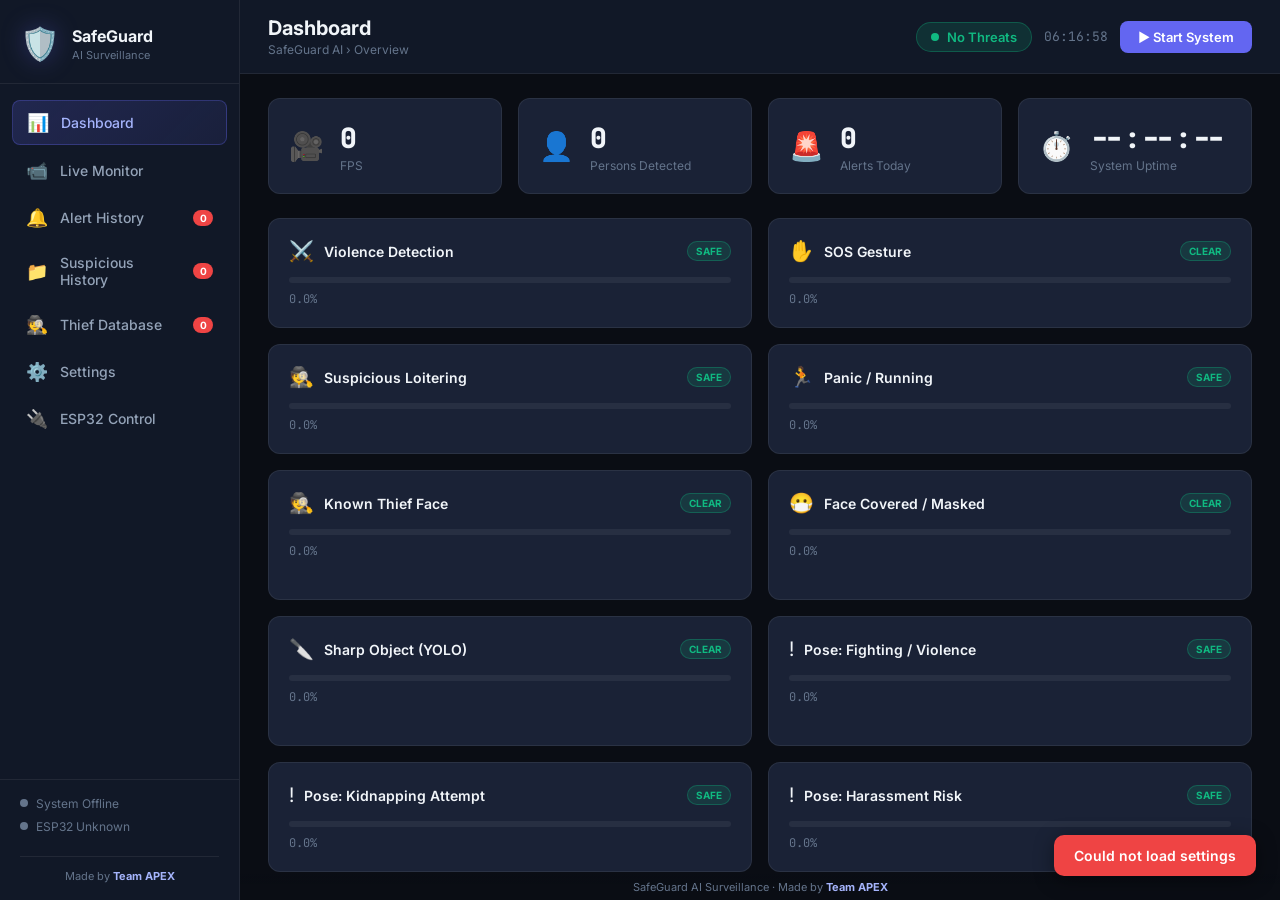
==== web_dashboard/index.html @ a8043290 "Initial commit" ====
<!DOCTYPE html>
<html lang="en">
<head>
<meta charset="UTF-8"/>
<meta name="viewport" content="width=device-width, initial-scale=1.0"/>
<title>SafeGuard AI – Smart Surveillance Dashboard</title>
<meta name="description" content="AI-powered women & child safety surveillance system with real-time threat detection"/>
<link rel="preconnect" href="https://fonts.googleapis.com"/>
<link href="https://fonts.googleapis.com/css2?family=Inter:wght@300;400;500;600;700;800&family=JetBrains+Mono:wght@400;600&display=swap" rel="stylesheet"/>
<link rel="stylesheet" href="css/style.css"/>
</head>
<body>

<!-- ── SIDEBAR ─────────────────────────────────────────────────────────── -->
<aside class="sidebar" id="sidebar">
  <div class="sidebar-logo">
    <div class="logo-icon">🛡️</div>
    <div class="logo-text">
      <span class="logo-title">SafeGuard</span>
      <span class="logo-sub">AI Surveillance</span>
    </div>
  </div>

  <nav class="sidebar-nav">
    <a class="nav-item active" data-page="dashboard" href="#" id="nav-dashboard">
      <span class="nav-icon">📊</span><span>Dashboard</span>
    </a>
    <a class="nav-item" data-page="live" href="#" id="nav-live">
      <span class="nav-icon">📹</span><span>Live Monitor</span>
    </a>
    <a class="nav-item" data-page="alerts" href="#" id="nav-alerts">
      <span class="nav-icon">🔔</span><span>Alert History</span>
      <span class="nav-badge" id="alert-badge">0</span>
    </a>
    <a class="nav-item" data-page="history" href="#" id="nav-history">
      <span class="nav-icon">📁</span><span>Suspicious History</span>
      <span class="nav-badge" id="history-badge">0</span>
    </a>
    <a class="nav-item" data-page="thieves" href="#" id="nav-thieves">
      <span class="nav-icon">🕵️</span><span>Thief Database</span>
      <span class="nav-badge" id="thief-badge">0</span>
    </a>
    <a class="nav-item" data-page="settings" href="#" id="nav-settings">
      <span class="nav-icon">⚙️</span><span>Settings</span>
    </a>
    <a class="nav-item" data-page="esp32" href="#" id="nav-esp32">
      <span class="nav-icon">🔌</span><span>ESP32 Control</span>
    </a>
  </nav>

  <div class="sidebar-status">
    <div class="status-row">
      <span class="status-dot" id="sys-dot"></span>
      <span id="sys-label">System Offline</span>
    </div>
    <div class="status-row">
      <span class="status-dot" id="esp-dot"></span>
      <span id="esp-label">ESP32 Unknown</span>
    </div>
    <div class="team-credit">Made by <strong>Team APEX</strong></div>
  </div>
</aside>

<!-- ── MAIN CONTENT ───────────────────────────────────────────────────── -->
<main class="main-content">

  <!-- TOP BAR -->
  <header class="topbar">
    <div class="topbar-left">
      <h1 class="page-title" id="page-title">Dashboard</h1>
      <span class="breadcrumb">SafeGuard AI › Overview</span>
    </div>
    <div class="topbar-right">
      <div class="threat-pill" id="threat-pill">
        <span class="pulse-dot"></span>
        <span id="threat-text">No Threats</span>
      </div>
      <div class="time-display" id="clock"></div>
      <button class="btn btn-primary" id="start-btn">▶ Start System</button>
      <button class="btn btn-danger hidden" id="stop-btn">⏹ Stop</button>
    </div>
  </header>

  <!-- ── PAGE: DASHBOARD ────────────────────────────────────────────────── -->
  <section class="page active" id="page-dashboard">

    <!-- Stat Cards -->
    <div class="stats-grid">
      <div class="stat-card" id="card-fps">
        <div class="stat-icon">🎥</div>
        <div class="stat-body">
          <div class="stat-value" id="stat-fps">0</div>
          <div class="stat-label">FPS</div>
        </div>
        <div class="stat-ring fps-ring"></div>
      </div>
      <div class="stat-card" id="card-persons">
        <div class="stat-icon">👤</div>
        <div class="stat-body">
          <div class="stat-value" id="stat-persons">0</div>
          <div class="stat-label">Persons Detected</div>
        </div>
      </div>
      <div class="stat-card" id="card-alerts">
        <div class="stat-icon">🚨</div>
        <div class="stat-body">
          <div class="stat-value" id="stat-alerts">0</div>
          <div class="stat-label">Alerts Today</div>
        </div>
      </div>
      <div class="stat-card" id="card-uptime">
        <div class="stat-icon">⏱️</div>
        <div class="stat-body">
          <div class="stat-value" id="stat-uptime">--:--:--</div>
          <div class="stat-label">System Uptime</div>
        </div>
      </div>
    </div>

    <!-- Detection Panels -->
    <div class="detection-grid">
      <div class="detect-card" id="dc-violence">
        <div class="detect-header">
          <span class="detect-icon">⚔️</span>
          <span class="detect-title">Violence Detection</span>
          <span class="detect-badge safe" id="badge-violence">SAFE</span>
        </div>
        <div class="detect-bar-wrap">
          <div class="detect-bar" id="bar-violence"></div>
        </div>
        <div class="detect-score" id="score-violence">0.0%</div>
      </div>

      <div class="detect-card" id="dc-gesture">
        <div class="detect-header">
          <span class="detect-icon">✋</span>
          <span class="detect-title">SOS Gesture</span>
          <span class="detect-badge safe" id="badge-gesture">CLEAR</span>
        </div>
        <div class="detect-bar-wrap">
          <div class="detect-bar" id="bar-gesture"></div>
        </div>
        <div class="detect-score" id="score-gesture">0.0%</div>
      </div>

      <div class="detect-card" id="dc-loiter">
        <div class="detect-header">
          <span class="detect-icon">🕵️</span>
          <span class="detect-title">Suspicious Loitering</span>
          <span class="detect-badge safe" id="badge-loiter">SAFE</span>
        </div>
        <div class="detect-bar-wrap">
          <div class="detect-bar" id="bar-loiter"></div>
        </div>
        <div class="detect-score" id="score-loiter">0.0%</div>
      </div>

      <div class="detect-card" id="dc-panic">
        <div class="detect-header">
          <span class="detect-icon">🏃</span>
          <span class="detect-title">Panic / Running</span>
          <span class="detect-badge safe" id="badge-panic">SAFE</span>
        </div>
        <div class="detect-bar-wrap">
          <div class="detect-bar" id="bar-panic"></div>
        </div>
        <div class="detect-score" id="score-panic">0.0%</div>
      </div>

      <div class="detect-card" id="dc-thief">
        <div class="detect-header">
          <span class="detect-icon">🕵️</span>
          <span class="detect-title">Known Thief Face</span>
          <span class="detect-badge safe" id="badge-thief">CLEAR</span>
        </div>
        <div class="detect-bar-wrap"><div class="detect-bar" id="bar-thief"></div></div>
        <div class="detect-score" id="score-thief">0.0%</div>
        <div class="detect-sub" id="thief-match-name"></div>
      </div>

      <div class="detect-card" id="dc-facecover">
        <div class="detect-header">
          <span class="detect-icon">😷</span>
          <span class="detect-title">Face Covered / Masked</span>
          <span class="detect-badge safe" id="badge-facecover">CLEAR</span>
        </div>
        <div class="detect-bar-wrap"><div class="detect-bar" id="bar-facecover"></div></div>
        <div class="detect-score" id="score-facecover">0.0%</div>
      </div>

      <div class="detect-card" id="dc-sharp">
        <div class="detect-header">
          <span class="detect-icon">🔪</span>
          <span class="detect-title">Sharp Object (YOLO)</span>
          <span class="detect-badge safe" id="badge-sharp">CLEAR</span>
        </div>
        <div class="detect-bar-wrap"><div class="detect-bar" id="bar-sharp"></div></div>
        <div class="detect-score" id="score-sharp">0.0%</div>
        <div class="detect-sub" id="sharp-object-label"></div>
      </div>

      <div class="detect-card" id="dc-pose-fighting">
        <div class="detect-header">
          <span class="detect-icon">!</span>
          <span class="detect-title">Pose: Fighting / Violence</span>
          <span class="detect-badge safe" id="badge-pose-fighting">SAFE</span>
        </div>
        <div class="detect-bar-wrap"><div class="detect-bar" id="bar-pose-fighting"></div></div>
        <div class="detect-score" id="score-pose-fighting">0.0%</div>
      </div>

      <div class="detect-card" id="dc-pose-kidnapping">
        <div class="detect-header">
          <span class="detect-icon">!</span>
          <span class="detect-title">Pose: Kidnapping Attempt</span>
          <span class="detect-badge safe" id="badge-pose-kidnapping">SAFE</span>
        </div>
        <div class="detect-bar-wrap"><div class="detect-bar" id="bar-pose-kidnapping"></div></div>
        <div class="detect-score" id="score-pose-kidnapping">0.0%</div>
      </div>

      <div class="detect-card" id="dc-pose-harassment">
        <div class="detect-header">
          <span class="detect-icon">!</span>
          <span class="detect-title">Pose: Harassment Risk</span>
          <span class="detect-badge safe" id="badge-pose-harassment">SAFE</span>
        </div>
        <div class="detect-bar-wrap"><div class="detect-bar" id="bar-pose-harassment"></div></div>
        <div class="detect-score" id="score-pose-harassment">0.0%</div>
      </div>

      <div class="detect-card" id="dc-pose-chasing">
        <div class="detect-header">
          <span class="detect-icon">></span>
          <span class="detect-title">Pose: Person Chasing</span>
          <span class="detect-badge safe" id="badge-pose-chasing">SAFE</span>
        </div>
        <div class="detect-bar-wrap"><div class="detect-bar" id="bar-pose-chasing"></div></div>
        <div class="detect-score" id="score-pose-chasing">0.0%</div>
      </div>

      <div class="detect-card" id="dc-pose-child-fall">
        <div class="detect-header">
          <span class="detect-icon">v</span>
          <span class="detect-title">Pose: Child Crying / Falling</span>
          <span class="detect-badge safe" id="badge-pose-child-fall">SAFE</span>
        </div>
        <div class="detect-bar-wrap"><div class="detect-bar" id="bar-pose-child-fall"></div></div>
        <div class="detect-score" id="score-pose-child-fall">0.0%</div>
      </div>

      <div class="detect-card" id="dc-pose-weapon-carry">
        <div class="detect-header">
          <span class="detect-icon">|</span>
          <span class="detect-title">Pose: Weapon Carry Posture</span>
          <span class="detect-badge safe" id="badge-pose-weapon-carry">SAFE</span>
        </div>
        <div class="detect-bar-wrap"><div class="detect-bar" id="bar-pose-weapon-carry"></div></div>
        <div class="detect-score" id="score-pose-weapon-carry">0.0%</div>
      </div>

      <div class="detect-card" id="dc-pose-crowd-anomaly">
        <div class="detect-header">
          <span class="detect-icon">#</span>
          <span class="detect-title">Pose: Unusual Crowd Behavior</span>
          <span class="detect-badge safe" id="badge-pose-crowd-anomaly">SAFE</span>
        </div>
        <div class="detect-bar-wrap"><div class="detect-bar" id="bar-pose-crowd-anomaly"></div></div>
        <div class="detect-score" id="score-pose-crowd-anomaly">0.0%</div>
      </div>
    </div>

    <!-- Latest Alert -->
    <div class="last-alert-card" id="last-alert-card">
      <h3>🔔 Latest Alert</h3>
      <div id="last-alert-content" class="no-alert">No alerts yet – system is monitoring</div>
    </div>
  </section>

  <!-- ── PAGE: LIVE MONITOR ─────────────────────────────────────────────── -->
  <section class="page" id="page-live">
    <div class="live-container">
      <div class="video-wrapper">
        <div class="video-header">
          <span class="live-dot" id="live-indicator"></span>
          <span id="live-status-text">Camera Offline</span>
          <span class="video-fps" id="video-fps">0 FPS</span>
        </div>
        <div class="video-frame" id="video-frame">
          <img id="video-feed" src="" alt="Live Feed" class="hidden"/>
          <div class="video-placeholder" id="video-placeholder">
            <div class="placeholder-icon">📷</div>
            <p>Start the system to view live feed</p>
            <button class="btn btn-primary" id="start-btn-live">▶ Start Monitoring</button>
          </div>
        </div>
        <div class="video-overlay-bar" id="threat-bar" style="display:none">
          <span id="threat-bar-text">⚠ Threat Detected</span>
        </div>
      </div>

      <div class="live-sidebar">
        <div class="live-info-card">
          <h4>📊 Real-time Stats</h4>
          <div class="info-row"><span>Persons</span><strong id="live-persons">0</strong></div>
          <div class="info-row"><span>Motion</span><strong id="live-motion">0%</strong></div>
          <div class="info-row"><span>Flow</span><strong id="live-flow">0.0</strong></div>
          <div class="info-row"><span>Hands</span><strong id="live-hands">0</strong></div>
        </div>
        <div class="live-info-card">
          <h4>🎛️ Controls</h4>
          <button class="btn btn-outline full-width" id="snapshot-btn">📸 Capture Snapshot</button>
          <button class="btn btn-warning full-width mt-8" id="test-alarm-btn">🔔 Test ESP32 Alarm</button>
          <button class="btn btn-danger full-width mt-8" id="silence-btn">🔇 Silence Alarm</button>
        </div>
      </div>
    </div>
  </section>

  <!-- ── PAGE: THIEF DATABASE ───────────────────────────────────────────── -->
  <section class="page" id="page-thieves">
    <div class="thieves-layout">
      <div class="settings-card">
        <div class="settings-card-header">
          <span class="settings-icon">🕵️</span>
          <div>
            <h3>Register Known Thief</h3>
            <p>Upload a clear front-facing photo. The system uses face ML (YuNet + SFace) to match on camera.</p>
          </div>
        </div>
        <form id="thief-enroll-form" class="form-grid">
          <div class="form-group">
            <label for="thief-name">Full Name *</label>
            <input type="text" id="thief-name" class="form-input" placeholder="Suspect name" required/>
          </div>
          <div class="form-group">
            <label for="thief-alias">Alias / Nickname</label>
            <input type="text" id="thief-alias" class="form-input" placeholder="Optional alias"/>
          </div>
          <div class="form-group full-span">
            <label for="thief-crime">Crime / Case Details</label>
            <textarea id="thief-crime" class="form-input form-textarea" rows="2" placeholder="Theft date, location, case ID..."></textarea>
          </div>
          <div class="form-group full-span">
            <label for="thief-notes">Notes</label>
            <textarea id="thief-notes" class="form-input form-textarea" rows="2" placeholder="Additional notes"></textarea>
          </div>
          <div class="form-group full-span">
            <label for="thief-photo">Face Photo *</label>
            <input type="file" id="thief-photo" class="form-input" accept="image/*" required/>
          </div>
          <div class="form-group full-span">
            <button type="submit" class="btn btn-primary" id="thief-submit-btn">➕ Add to Thief Database</button>
            <span class="test-result" id="thief-enroll-result"></span>
          </div>
        </form>
      </div>

      <div class="settings-card">
        <div class="settings-card-header">
          <span class="settings-icon">📋</span>
          <div>
            <h3>Enrolled Profiles</h3>
            <p>Stored in <code>data/thieves/</code></p>
          </div>
        </div>
        <div class="thieves-list" id="thieves-list">
          <div class="empty-state"><div class="empty-icon">🕵️</div><p>No thieves enrolled yet</p></div>
        </div>
      </div>
    </div>
  </section>

  <!-- ── PAGE: SUSPICIOUS HISTORY (with photos) ─────────────────────────── -->
  <section class="page" id="page-history">
    <div class="alerts-toolbar">
      <h2>Suspicious Activity History</h2>
      <p class="toolbar-sub">Photos and clips saved to <code>data/suspicious_captures/</code> when the camera detects a threat.</p>
      <button class="btn btn-outline" id="refresh-history-btn">🔄 Refresh</button>
    </div>
    <div class="incidents-grid" id="incidents-grid">
      <div class="empty-state">
        <div class="empty-icon">📷</div>
        <p>No suspicious captures yet — start monitoring to record incidents</p>
      </div>
    </div>
  </section>

  <!-- ── PAGE: ALERT HISTORY ────────────────────────────────────────────── -->
  <section class="page" id="page-alerts">
    <div class="alerts-toolbar">
      <h2>Alert History</h2>
      <div class="filter-row">
        <button class="filter-btn active" data-filter="all">All</button>
        <button class="filter-btn" data-filter="email">Email</button>
        <button class="filter-btn" data-filter="sms">SMS</button>
        <button class="filter-btn" data-filter="call">Call</button>
      </div>
    </div>
    <div class="alerts-list" id="alerts-list">
      <div class="empty-state">
        <div class="empty-icon">🔔</div>
        <p>No alerts recorded yet</p>
      </div>
    </div>
  </section>

  <!-- ── PAGE: SETTINGS ────────────────────────────────────────────────── -->
  <section class="page" id="page-settings">
    <div class="settings-container">

      <!-- Gmail -->
      <div class="settings-card">
        <div class="settings-card-header">
          <span class="settings-icon">📧</span>
          <div>
            <h3>Gmail Email Alerts</h3>
            <p>Configure Gmail to send emergency email notifications with snapshots</p>
          </div>
        </div>
        <div class="form-grid">
          <div class="form-group">
            <label for="gmail-sender">Sender Gmail Address</label>
            <input type="email" id="gmail-sender" class="form-input" placeholder="youremail@gmail.com"/>
          </div>
          <div class="form-group">
            <label for="gmail-password">App Password <a href="https://myaccount.google.com/apppasswords" target="_blank" class="help-link">Get App Password ↗</a></label>
            <input type="password" id="gmail-password" class="form-input" placeholder="16-character Gmail App Password"/>
          </div>
          <div class="form-group full-span">
            <label for="gmail-recipient">Alert Recipient Email</label>
            <input type="email" id="gmail-recipient" class="form-input" placeholder="guardian@example.com"/>
          </div>
        </div>
        <div class="settings-actions">
          <button class="btn btn-outline" id="test-email-btn">📧 Send Test Email</button>
          <span class="test-result" id="test-email-result"></span>
        </div>
      <div class="settings-card">
  <div class="settings-card-header">
    <span class="settings-icon">🔔</span>
    <div>
      <h3>Discord Webhook Alerts</h3>
      <p>Configure a Discord webhook URL to receive real‑time alerts.</p>
    </div>
  </div>
  <div class="form-grid">
    <div class="form-group full-span">
      <label for="discord-webhook">Webhook URL</label>
      <input type="text" id="discord-webhook" class="form-input" placeholder="https://discord.com/api/webhooks/..."/>
    </div>
  </div>
</div>

      <!-- Phone / Twilio -->
      <div class="settings-card">
        <div class="settings-card-header">
          <span class="settings-icon">📱</span>
          <div>
            <h3>Phone Alerts (SMS & Calls)</h3>
            <p>Configure Twilio for SMS messages and automated voice calls</p>
          </div>
        </div>
        <div class="form-grid">
          <div class="form-group">
            <label for="twilio-sid">Twilio Account SID</label>
            <input type="text" id="twilio-sid" class="form-input" placeholder="ACxxxxxxxxxxxxxxxxxxxxxxxxxxxxxxxx"/>
          </div>
          <div class="form-group">
            <label for="twilio-token">Auth Token</label>
            <input type="password" id="twilio-token" class="form-input" placeholder="Your Twilio Auth Token"/>
          </div>
          <div class="form-group">
            <label for="twilio-from">Twilio Phone Number</label>
            <input type="text" id="twilio-from" class="form-input" placeholder="+1XXXXXXXXXX"/>
          </div>
          <div class="form-group">
            <label for="twilio-to">Alert Phone Number</label>
            <input type="text" id="twilio-to" class="form-input" placeholder="+91XXXXXXXXXX"/>
          </div>
        </div>
        <div class="settings-actions">
          <button class="btn btn-outline" id="test-sms-btn">📱 Send Test SMS</button>
          <span class="test-result" id="test-sms-result"></span>
          <button class="btn btn-outline" id="test-call-btn">📞 Send Test Call</button>
          <span class="test-result" id="test-call-result"></span>
        </div>
      </div>

      <!-- Detection Settings -->
      <div class="settings-card">
        <div class="settings-card-header">
          <span class="settings-icon">🧠</span>
          <div>
            <h3>AI Detection Settings</h3>
            <p>Tune detection thresholds and sensitivity</p>
          </div>
        </div>
        <div class="form-grid">
          <div class="form-group">
            <label for="violence-thresh">Violence Threshold: <strong id="vt-val">75%</strong></label>
            <input type="range" id="violence-thresh" min="40" max="95" value="75" class="range-input"/>
          </div>
          <div class="form-group">
            <label for="gesture-conf">Gesture Confidence: <strong id="gc-val">80%</strong></label>
            <input type="range" id="gesture-conf" min="50" max="95" value="80" class="range-input"/>
          </div>
          <div class="form-group">
            <label for="pose-thresh">Pose Safety Threshold: <strong id="pt-val">68%</strong></label>
            <input type="range" id="pose-thresh" min="45" max="95" value="68" class="range-input"/>
          </div>
          <div class="form-group">
            <label for="sensitivity">Suspicious Activity Sensitivity</label>
            <select id="sensitivity" class="form-input">
              <option value="low">Low (Fewer false positives)</option>
              <option value="medium" selected>Medium (Balanced)</option>
              <option value="high">High (More sensitive)</option>
            </select>
          </div>
          <div class="form-group">
            <label for="cooldown">Alert Cooldown: <strong id="cd-val">30s</strong></label>
            <input type="range" id="cooldown" min="10" max="120" value="30" class="range-input"/>
          </div>
          <div class="form-group">
            <label for="face-match-thresh">Thief Face Match: <strong id="fm-val">45%</strong></label>
            <input type="range" id="face-match-thresh" min="30" max="80" value="45" class="range-input"/>
          </div>
          <div class="form-group">
            <label for="face-cover-thresh">Face Cover Sensitivity: <strong id="fc-val">55%</strong></label>
            <input type="range" id="face-cover-thresh" min="35" max="85" value="55" class="range-input"/>
          </div>
          <div class="form-group">
            <label for="object-conf">Sharp Object Confidence: <strong id="oc-val">45%</strong></label>
            <input type="range" id="object-conf" min="25" max="85" value="45" class="range-input"/>
          </div>
        </div>
      </div>

      <!-- Camera Settings -->
      <div class="settings-card">
        <div class="settings-card-header">
          <span class="settings-icon">📷</span>
          <div>
            <h3>Camera Configuration</h3>
            <p>Set camera source (index or RTSP URL)</p>
          </div>
        </div>
        <div class="form-grid">
          <div class="form-group">
            <label for="cam-source">Camera Source</label>
            <input type="text" id="cam-source" class="form-input" placeholder="0 (webcam) or rtsp://..."/>
          </div>
          <div class="form-group">
            <label for="cam-width">Resolution Width</label>
            <input type="number" id="cam-width" class="form-input" placeholder="640"/>
          </div>
          <div class="form-group">
            <label for="cam-height">Resolution Height</label>
            <input type="number" id="cam-height" class="form-input" placeholder="480"/>
          </div>
        </div>
      </div>

      <div class="settings-footer">
        <button class="btn btn-primary btn-large" id="save-settings-btn">💾 Save All Settings</button>
        <span class="save-result" id="save-result"></span>
      </div>
    </div>
  </section>

  <!-- ── PAGE: ESP32 CONTROL ────────────────────────────────────────────── -->
  <section class="page" id="page-esp32">
    <div class="esp-container">
      <div class="esp-status-card">
        <div class="esp-icon">🔌</div>
        <div class="esp-info">
          <h3>ESP32 Microcontroller</h3>
          <div class="esp-status-row">
            <span class="status-dot" id="esp-card-dot"></span>
            <span id="esp-card-status">Checking...</span>
          </div>
          <p class="esp-host" id="esp-host-label">Host: --</p>
        </div>
        <button class="btn btn-outline" id="ping-esp-btn">🔄 Ping</button>
      </div>

      <div class="esp-controls-grid">
        <button class="esp-action-btn warning" id="esp-alarm-btn">
          <span class="esp-btn-icon">🔔</span>
          <span>Trigger Alarm</span>
        </button>
        <button class="esp-action-btn danger" id="esp-critical-btn">
          <span class="esp-btn-icon">🚨</span>
          <span>Critical Alert</span>
        </button>
        <button class="esp-action-btn success" id="esp-silence-btn">
          <span class="esp-btn-icon">🔇</span>
          <span>Silence Alarm</span>
        </button>
        <button class="esp-action-btn info" id="esp-led-normal-btn">
          <span class="esp-btn-icon">💚</span>
          <span>LED Normal</span>
        </button>
        <button class="esp-action-btn warning" id="esp-led-warn-btn">
          <span class="esp-btn-icon">🟡</span>
          <span>LED Warning</span>
        </button>
        <button class="esp-action-btn danger" id="esp-led-crit-btn">
          <span class="esp-btn-icon">🔴</span>
          <span>LED Critical</span>
        </button>
      </div>

      <div class="esp-config-card">
        <h4>ESP32 Network Settings</h4>
        <div class="form-grid">
          <div class="form-group">
            <label for="esp-host">ESP32 IP Address</label>
            <input type="text" id="esp-host" class="form-input" placeholder="192.168.1.100"/>
          </div>
          <div class="form-group">
            <label for="esp-port">Port</label>
            <input type="number" id="esp-port" class="form-input" placeholder="80"/>
          </div>
        </div>
        <div class="toggle-row">
          <label class="toggle-label">Enable ESP32 Integration</label>
          <label class="toggle-switch">
            <input type="checkbox" id="esp-enabled" checked/>
            <span class="toggle-slider"></span>
          </label>
        </div>
        <button class="btn btn-primary mt-8" id="save-esp-btn">Save ESP32 Config</button>
      </div>

      <div class="esp-log-card">
        <h4>Command Log</h4>
        <div class="command-log" id="esp-cmd-log">
          <div class="log-empty">No commands sent yet</div>
        </div>
      </div>
    </div>
  </section>

</main>

<!-- ── THREAT ALERT OVERLAY ─────────────────────────────────────────────── -->
<div class="threat-overlay hidden" id="threat-overlay">
  <div class="threat-modal">
    <div class="threat-modal-icon">🚨</div>
    <h2 id="threat-modal-title">THREAT DETECTED</h2>
    <p id="threat-modal-body">Violence Detected – Emergency alerts sent!</p>
    <img id="threat-modal-image" class="threat-modal-image hidden" alt="Capture"/>
    <div class="threat-modal-meta">
      <span id="threat-modal-conf"></span>
      <span id="threat-modal-time"></span>
    </div>
    <button class="btn btn-danger" id="dismiss-overlay-btn">Acknowledge</button>
  </div>
</div>

<footer class="apex-footer">SafeGuard AI Surveillance · Made by <strong>Team APEX</strong></footer>

<script src="js/app.js"></script>
</body>
</html>
---- web_dashboard/css/style.css ----
/* ── SafeGuard AI Dashboard Styles ─────────────────────────────────────── */
:root {
  --bg-base: #0a0d14;
  --bg-surface: #111827;
  --bg-card: #1a2236;
  --bg-card-hover: #1e2a40;
  --accent: #6366f1;
  --accent-glow: rgba(99,102,241,0.3);
  --danger: #ef4444;
  --danger-glow: rgba(239,68,68,0.3);
  --warning: #f59e0b;
  --success: #10b981;
  --text-primary: #f1f5f9;
  --text-secondary: #94a3b8;
  --text-muted: #64748b;
  --border: rgba(255,255,255,0.07);
  --sidebar-w: 240px;
  --radius: 12px;
  --radius-sm: 8px;
  --shadow: 0 4px 24px rgba(0,0,0,0.4);
}

*, *::before, *::after { box-sizing: border-box; margin: 0; padding: 0; }

html, body {
  height: 100%;
  font-family: 'Inter', sans-serif;
  background: var(--bg-base);
  color: var(--text-primary);
  overflow: hidden;
}

/* ── SCROLLBAR ──────────────────────────────────────────────────────────── */
::-webkit-scrollbar { width: 6px; }
::-webkit-scrollbar-track { background: transparent; }
::-webkit-scrollbar-thumb { background: var(--border); border-radius: 3px; }

/* ── LAYOUT ─────────────────────────────────────────────────────────────── */
.sidebar {
  position: fixed; inset: 0 auto 0 0;
  width: var(--sidebar-w);
  background: var(--bg-surface);
  border-right: 1px solid var(--border);
  display: flex; flex-direction: column;
  z-index: 100;
}

.main-content {
  margin-left: var(--sidebar-w);
  height: 100vh;
  display: flex; flex-direction: column;
  overflow: hidden;
}

/* ── SIDEBAR LOGO ───────────────────────────────────────────────────────── */
.sidebar-logo {
  display: flex; align-items: center; gap: 12px;
  padding: 24px 20px 20px;
  border-bottom: 1px solid var(--border);
}
.logo-icon { font-size: 32px; filter: drop-shadow(0 0 12px var(--accent-glow)); }
.logo-title { display: block; font-size: 16px; font-weight: 700; color: var(--text-primary); }
.logo-sub { display: block; font-size: 11px; color: var(--text-muted); margin-top: 2px; }

/* ── NAV ─────────────────────────────────────────────────────────────────── */
.sidebar-nav { padding: 16px 12px; flex: 1; display: flex; flex-direction: column; gap: 4px; }
.nav-item {
  display: flex; align-items: center; gap: 12px;
  padding: 11px 14px;
  border-radius: var(--radius-sm);
  color: var(--text-secondary);
  text-decoration: none; font-size: 14px; font-weight: 500;
  transition: all 0.2s; position: relative;
}
.nav-item:hover { background: var(--bg-card); color: var(--text-primary); }
.nav-item.active {
  background: linear-gradient(135deg, rgba(99,102,241,0.2), rgba(99,102,241,0.1));
  color: #a5b4fc;
  border: 1px solid rgba(99,102,241,0.3);
}
.nav-icon { font-size: 18px; }
.nav-badge {
  margin-left: auto;
  background: var(--danger);
  color: white; font-size: 10px; font-weight: 700;
  padding: 2px 6px; border-radius: 10px; min-width: 20px; text-align: center;
}

/* ── SIDEBAR STATUS ─────────────────────────────────────────────────────── */
.team-credit {
  margin-top: 14px;
  padding-top: 12px;
  border-top: 1px solid var(--border);
  font-size: 11px;
  color: var(--text-muted);
  text-align: center;
  line-height: 1.4;
}
.team-credit strong { color: #a5b4fc; font-weight: 700; }

.apex-footer {
  position: fixed;
  bottom: 0;
  right: 0;
  left: var(--sidebar-w);
  z-index: 50;
  text-align: center;
  font-size: 11px;
  color: var(--text-muted);
  padding: 6px 12px;
  background: linear-gradient(transparent, var(--bg-base) 40%);
  pointer-events: none;
}
.apex-footer strong { color: #a5b4fc; }

.sidebar-status {
  padding: 16px 20px; border-top: 1px solid var(--border);
  display: flex; flex-direction: column; gap: 8px;
}
.status-row { display: flex; align-items: center; gap: 8px; font-size: 12px; color: var(--text-muted); }
.status-dot {
  width: 8px; height: 8px; border-radius: 50%;
  background: var(--text-muted);
  transition: background 0.3s;
}
.status-dot.online { background: var(--success); box-shadow: 0 0 6px var(--success); }
.status-dot.offline { background: var(--text-muted); }
.status-dot.warning { background: var(--warning); box-shadow: 0 0 6px var(--warning); }

/* ── TOPBAR ─────────────────────────────────────────────────────────────── */
.topbar {
  display: flex; align-items: center; justify-content: space-between;
  padding: 16px 28px;
  background: var(--bg-surface);
  border-bottom: 1px solid var(--border);
  flex-shrink: 0;
}
.topbar-left .page-title { font-size: 20px; font-weight: 700; }
.topbar-left .breadcrumb { font-size: 12px; color: var(--text-muted); margin-top: 2px; display: block; }
.topbar-right { display: flex; align-items: center; gap: 12px; }

.threat-pill {
  display: flex; align-items: center; gap: 8px;
  padding: 6px 14px; border-radius: 20px;
  background: rgba(16,185,129,0.15); border: 1px solid rgba(16,185,129,0.3);
  font-size: 13px; font-weight: 600; color: var(--success);
  transition: all 0.3s;
}
.threat-pill.warning { background: rgba(245,158,11,0.15); border-color: rgba(245,158,11,0.3); color: var(--warning); }
.threat-pill.critical { background: rgba(239,68,68,0.15); border-color: rgba(239,68,68,0.4); color: var(--danger); animation: pill-flash 1s infinite; }
@keyframes pill-flash { 0%,100%{opacity:1} 50%{opacity:0.6} }
.pulse-dot {
  width: 8px; height: 8px; border-radius: 50%; background: currentColor;
  animation: pulse 2s infinite;
}
@keyframes pulse { 0%,100%{transform:scale(1);opacity:1} 50%{transform:scale(1.4);opacity:0.6} }

.time-display { font-family: 'JetBrains Mono', monospace; font-size: 13px; color: var(--text-muted); }

/* ── BUTTONS ─────────────────────────────────────────────────────────────── */
.btn {
  padding: 8px 18px; border-radius: var(--radius-sm); border: none;
  font-family: 'Inter', sans-serif; font-size: 13px; font-weight: 600;
  cursor: pointer; transition: all 0.2s; white-space: nowrap;
}
.btn-primary { background: var(--accent); color: white; }
.btn-primary:hover { background: #4f46e5; transform: translateY(-1px); box-shadow: 0 4px 16px var(--accent-glow); }
.btn-danger { background: var(--danger); color: white; }
.btn-danger:hover { background: #dc2626; box-shadow: 0 4px 16px var(--danger-glow); }
.btn-warning { background: var(--warning); color: #000; }
.btn-warning:hover { background: #d97706; }
.btn-outline { background: transparent; color: var(--text-secondary); border: 1px solid var(--border); }
.btn-outline:hover { background: var(--bg-card); color: var(--text-primary); }
.btn-large { padding: 12px 28px; font-size: 15px; }
.btn.hidden, .hidden { display: none !important; }
.full-width { width: 100%; }
.mt-8 { margin-top: 8px; }

/* ── PAGES ───────────────────────────────────────────────────────────────── */
.page { display: none; flex: 1; overflow-y: auto; padding: 24px 28px; }
.page.active { display: block; }

/* ── STAT CARDS ─────────────────────────────────────────────────────────── */
.stats-grid {
  display: grid; grid-template-columns: repeat(4, 1fr); gap: 16px; margin-bottom: 24px;
}
.stat-card {
  background: var(--bg-card); border: 1px solid var(--border);
  border-radius: var(--radius); padding: 20px;
  display: flex; align-items: center; gap: 16px;
  position: relative; overflow: hidden;
  transition: transform 0.2s, box-shadow 0.2s;
}
.stat-card:hover { transform: translateY(-2px); box-shadow: var(--shadow); }
.stat-icon { font-size: 28px; }
.stat-value { font-size: 28px; font-weight: 800; color: var(--text-primary); font-family: 'JetBrains Mono', monospace; }
.stat-label { font-size: 12px; color: var(--text-muted); margin-top: 2px; }

/* ── DETECTION CARDS ────────────────────────────────────────────────────── */
.detection-grid { display: grid; grid-template-columns: repeat(2,1fr); gap: 16px; margin-bottom: 24px; }
.detect-card {
  background: var(--bg-card); border: 1px solid var(--border);
  border-radius: var(--radius); padding: 20px;
  transition: border-color 0.3s;
}
.detect-card.alert { border-color: var(--danger); box-shadow: 0 0 20px var(--danger-glow); }
.detect-card.warning { border-color: var(--warning); }
.detect-header { display: flex; align-items: center; gap: 10px; margin-bottom: 14px; }
.detect-icon { font-size: 20px; }
.detect-title { font-size: 14px; font-weight: 600; flex: 1; }
.detect-badge {
  font-size: 10px; font-weight: 700; padding: 3px 8px; border-radius: 10px;
  background: rgba(16,185,129,0.15); color: var(--success); border: 1px solid rgba(16,185,129,0.3);
}
.detect-badge.alert { background: rgba(239,68,68,0.15); color: var(--danger); border-color: rgba(239,68,68,0.4); }
.detect-badge.warn { background: rgba(245,158,11,0.15); color: var(--warning); border-color: rgba(245,158,11,0.3); }
.detect-bar-wrap { background: rgba(255,255,255,0.06); border-radius: 4px; height: 6px; overflow: hidden; margin-bottom: 8px; }
.detect-bar { height: 100%; background: var(--success); border-radius: 4px; width: 0%; transition: width 0.4s, background 0.3s; }
.detect-bar.alert { background: var(--danger); }
.detect-bar.warning { background: var(--warning); }
.detect-score { font-size: 12px; color: var(--text-muted); font-family: 'JetBrains Mono', monospace; }

/* ── LAST ALERT ─────────────────────────────────────────────────────────── */
.last-alert-card {
  background: var(--bg-card); border: 1px solid var(--border);
  border-radius: var(--radius); padding: 20px;
}
.last-alert-card h3 { font-size: 15px; margin-bottom: 12px; }
.no-alert { color: var(--text-muted); font-size: 14px; }
.alert-entry {
  display: flex; align-items: center; gap: 12px; padding: 10px 0;
  border-bottom: 1px solid var(--border);
}
.alert-entry:last-child { border-bottom: none; }
.alert-level-dot { width: 10px; height: 10px; border-radius: 50%; flex-shrink: 0; }
.alert-level-dot.critical { background: var(--danger); }
.alert-level-dot.warning { background: var(--warning); }
.alert-entry-body { flex: 1; }
.alert-entry-type { font-size: 14px; font-weight: 600; }
.alert-entry-meta { font-size: 12px; color: var(--text-muted); margin-top: 2px; }
.alert-entry-conf { font-family: 'JetBrains Mono', monospace; font-size: 13px; color: var(--text-secondary); }

/* ── LIVE MONITOR ───────────────────────────────────────────────────────── */
.live-container { display: grid; grid-template-columns: 1fr 280px; gap: 16px; height: calc(100vh - 120px); }
.video-wrapper { display: flex; flex-direction: column; background: var(--bg-card); border-radius: var(--radius); overflow: hidden; border: 1px solid var(--border); }
.video-header { display: flex; align-items: center; gap: 10px; padding: 12px 16px; background: var(--bg-surface); border-bottom: 1px solid var(--border); }
.live-dot { width: 10px; height: 10px; border-radius: 50%; background: var(--text-muted); transition: all 0.3s; }
.live-dot.active { background: var(--danger); box-shadow: 0 0 8px var(--danger); animation: pulse 1.5s infinite; }
.video-fps { margin-left: auto; font-family: 'JetBrains Mono', monospace; font-size: 12px; color: var(--text-muted); }
.video-frame { flex: 1; position: relative; background: #000; display: flex; align-items: center; justify-content: center; }
#video-feed { width: 100%; height: 100%; object-fit: contain; }
.video-placeholder { text-align: center; color: var(--text-muted); }
.placeholder-icon { font-size: 48px; margin-bottom: 12px; }
.video-overlay-bar { padding: 10px 16px; background: var(--danger); color: white; font-weight: 700; font-size: 14px; text-align: center; animation: pill-flash 1s infinite; }
.live-sidebar { display: flex; flex-direction: column; gap: 16px; overflow-y: auto; }
.live-info-card { background: var(--bg-card); border: 1px solid var(--border); border-radius: var(--radius); padding: 16px; }
.live-info-card h4 { font-size: 13px; color: var(--text-muted); margin-bottom: 12px; text-transform: uppercase; letter-spacing: 0.5px; }
.info-row { display: flex; justify-content: space-between; align-items: center; padding: 7px 0; border-bottom: 1px solid var(--border); font-size: 13px; }
.info-row:last-child { border-bottom: none; }

/* ── ALERTS PAGE ─────────────────────────────────────────────────────────── */
.alerts-toolbar { display: flex; align-items: center; justify-content: space-between; margin-bottom: 20px; }
.filter-row { display: flex; gap: 8px; }
.filter-btn { padding: 6px 14px; border-radius: 20px; border: 1px solid var(--border); background: transparent; color: var(--text-muted); font-size: 12px; font-weight: 600; cursor: pointer; transition: all 0.2s; }
.filter-btn.active { background: var(--accent); color: white; border-color: var(--accent); }
.alerts-list { display: flex; flex-direction: column; gap: 10px; }
.alert-row {
  background: var(--bg-card); border: 1px solid var(--border); border-radius: var(--radius-sm);
  padding: 14px 16px; display: flex; align-items: center; gap: 14px;
  transition: border-color 0.2s;
}
.alert-row.critical { border-left: 3px solid var(--danger); }
.alert-row.warning { border-left: 3px solid var(--warning); }
.alert-method { font-size: 18px; }
.alert-row-body { flex: 1; }
.alert-row-title { font-size: 14px; font-weight: 600; }
.alert-row-sub { font-size: 12px; color: var(--text-muted); margin-top: 3px; }
.alert-row-message { font-size: 11px; color: var(--text-secondary); margin-top: 6px; word-break: break-word; }
.alert-row-status { font-size: 11px; font-weight: 700; padding: 3px 8px; border-radius: 6px; }
.alert-row-status.ok { background: rgba(16,185,129,0.15); color: var(--success); }
.alert-row-status.fail { background: rgba(239,68,68,0.15); color: var(--danger); }
.empty-state { text-align: center; padding: 60px; color: var(--text-muted); }
.empty-icon { font-size: 40px; margin-bottom: 12px; }

/* ── SUSPICIOUS HISTORY ──────────────────────────────────────────────────── */
.alerts-toolbar { flex-wrap: wrap; gap: 12px; }
.toolbar-sub { width: 100%; font-size: 13px; color: var(--text-muted); margin: -8px 0 4px; }
.toolbar-sub code { font-family: 'JetBrains Mono', monospace; font-size: 12px; color: #a5b4fc; }
.incidents-grid {
  display: grid;
  grid-template-columns: repeat(auto-fill, minmax(260px, 1fr));
  gap: 16px;
  padding-bottom: 24px;
}
.incident-card {
  background: var(--bg-card);
  border: 1px solid var(--border);
  border-radius: var(--radius);
  overflow: hidden;
  transition: transform 0.2s, border-color 0.2s;
}
.incident-card:hover { transform: translateY(-2px); border-color: rgba(99,102,241,0.4); }
.incident-card.critical { border-top: 3px solid var(--danger); }
.incident-card.warning { border-top: 3px solid var(--warning); }
.incident-thumb {
  width: 100%;
  aspect-ratio: 16/10;
  object-fit: cover;
  background: #0f172a;
  display: block;
}
.incident-body { padding: 14px 16px; }
.incident-title { font-size: 14px; font-weight: 700; margin-bottom: 6px; }
.incident-meta { font-size: 12px; color: var(--text-muted); display: flex; flex-direction: column; gap: 4px; }
.incident-actions { margin-top: 10px; display: flex; gap: 8px; flex-wrap: wrap; }
.incident-actions a {
  font-size: 12px;
  color: #a5b4fc;
  text-decoration: none;
  font-weight: 600;
}
.incident-actions a:hover { text-decoration: underline; }
.history-error-detail { font-size: 12px; color: var(--text-muted); margin-top: 8px; max-width: 420px; word-break: break-all; }
.incident-thumb.thumb-missing { opacity: 0.35; background: #1e293b; min-height: 120px; }
.mt-8 { margin-top: 8px; }
.threat-modal-image {
  width: 100%;
  max-height: 200px;
  object-fit: cover;
  border-radius: 8px;
  margin: 12px 0;
  border: 2px solid var(--danger);
}

.detect-sub { font-size: 11px; color: var(--text-muted); margin-top: 6px; min-height: 14px; }

/* ── THIEF DATABASE ──────────────────────────────────────────────────────── */
.thieves-layout { display: grid; grid-template-columns: 1fr 1fr; gap: 20px; max-width: 1100px; }
@media (max-width: 960px) { .thieves-layout { grid-template-columns: 1fr; } }
.form-textarea { min-height: 72px; resize: vertical; font-family: inherit; }
.thieves-list { display: flex; flex-direction: column; gap: 12px; max-height: 520px; overflow-y: auto; }
.thief-row {
  display: flex; align-items: flex-start; gap: 14px;
  padding: 12px; background: var(--bg-base); border-radius: var(--radius-sm);
  border: 1px solid var(--border);
}
.thief-thumb {
  width: 72px; height: 72px; border-radius: 8px; object-fit: cover;
  border: 2px solid var(--border); flex-shrink: 0;
}
.thief-row-body { flex: 1; min-width: 0; }
.thief-row-name { font-size: 15px; font-weight: 700; }
.thief-alias { font-weight: 500; color: var(--text-muted); font-size: 13px; }
.thief-row-meta { font-size: 12px; color: var(--text-muted); margin-top: 4px; }
.thief-row-crime, .thief-row-notes { font-size: 12px; color: var(--text-secondary); margin-top: 6px; }
.btn-sm { padding: 6px 12px; font-size: 12px; }

/* ── SETTINGS ────────────────────────────────────────────────────────────── */
.settings-container { display: flex; flex-direction: column; gap: 20px; max-width: 900px; }
.settings-card { background: var(--bg-card); border: 1px solid var(--border); border-radius: var(--radius); padding: 24px; }
.settings-card-header { display: flex; align-items: flex-start; gap: 16px; margin-bottom: 20px; }
.settings-icon { font-size: 28px; }
.settings-card-header h3 { font-size: 16px; font-weight: 700; margin-bottom: 4px; }
.settings-card-header p { font-size: 13px; color: var(--text-muted); }
.form-grid { display: grid; grid-template-columns: 1fr 1fr; gap: 16px; }
.form-group { display: flex; flex-direction: column; gap: 6px; }
.form-group.full-span { grid-column: 1/-1; }
.form-group label { font-size: 12px; font-weight: 600; color: var(--text-secondary); text-transform: uppercase; letter-spacing: 0.5px; }
.help-link { color: var(--accent); text-decoration: none; font-size: 11px; margin-left: 8px; font-weight: 500; }
.form-input {
  background: var(--bg-base); border: 1px solid var(--border); border-radius: var(--radius-sm);
  padding: 10px 14px; color: var(--text-primary); font-size: 14px; font-family: 'Inter', sans-serif;
  transition: border-color 0.2s;
}
.form-input:focus { outline: none; border-color: var(--accent); box-shadow: 0 0 0 3px var(--accent-glow); }
.form-input::placeholder { color: var(--text-muted); }
select.form-input { cursor: pointer; }
.range-input { width: 100%; accent-color: var(--accent); cursor: pointer; }
.settings-actions { display: flex; align-items: center; gap: 12px; margin-top: 16px; padding-top: 16px; border-top: 1px solid var(--border); }
.test-result, .save-result { font-size: 13px; color: var(--success); }
.settings-footer { display: flex; align-items: center; gap: 16px; }

/* ── ESP32 PAGE ──────────────────────────────────────────────────────────── */
.esp-container { display: flex; flex-direction: column; gap: 20px; }
.esp-status-card {
  display: flex; align-items: center; gap: 20px;
  background: var(--bg-card); border: 1px solid var(--border); border-radius: var(--radius); padding: 20px;
}
.esp-icon { font-size: 36px; }
.esp-info { flex: 1; }
.esp-info h3 { font-size: 16px; font-weight: 700; margin-bottom: 6px; }
.esp-status-row { display: flex; align-items: center; gap: 8px; margin-bottom: 4px; font-size: 14px; }
.esp-host { font-size: 12px; color: var(--text-muted); }
.esp-controls-grid { display: grid; grid-template-columns: repeat(3, 1fr); gap: 12px; }
.esp-action-btn {
  display: flex; flex-direction: column; align-items: center; gap: 8px;
  padding: 20px 16px; border-radius: var(--radius); border: 1px solid var(--border);
  background: var(--bg-card); color: var(--text-primary);
  font-family: 'Inter', sans-serif; font-size: 13px; font-weight: 600;
  cursor: pointer; transition: all 0.2s;
}
.esp-action-btn:hover { transform: translateY(-2px); box-shadow: var(--shadow); }
.esp-action-btn.warning:hover { border-color: var(--warning); background: rgba(245,158,11,0.1); }
.esp-action-btn.danger:hover { border-color: var(--danger); background: rgba(239,68,68,0.1); }
.esp-action-btn.success:hover { border-color: var(--success); background: rgba(16,185,129,0.1); }
.esp-action-btn.info:hover { border-color: var(--accent); background: rgba(99,102,241,0.1); }
.esp-btn-icon { font-size: 24px; }
.esp-config-card, .esp-log-card {
  background: var(--bg-card); border: 1px solid var(--border); border-radius: var(--radius); padding: 20px;
}
.esp-config-card h4, .esp-log-card h4 { font-size: 14px; font-weight: 700; margin-bottom: 16px; color: var(--text-muted); text-transform: uppercase; letter-spacing: 0.5px; }
.toggle-row { display: flex; align-items: center; justify-content: space-between; margin-top: 16px; padding-top: 16px; border-top: 1px solid var(--border); }
.toggle-label { font-size: 14px; font-weight: 500; }
.toggle-switch { position: relative; display: inline-block; width: 44px; height: 24px; }
.toggle-switch input { opacity: 0; width: 0; height: 0; }
.toggle-slider {
  position: absolute; inset: 0; background: var(--border); border-radius: 24px; cursor: pointer; transition: 0.3s;
}
.toggle-slider::before { content: ''; position: absolute; height: 18px; width: 18px; left: 3px; bottom: 3px; background: white; border-radius: 50%; transition: 0.3s; }
.toggle-switch input:checked + .toggle-slider { background: var(--accent); }
.toggle-switch input:checked + .toggle-slider::before { transform: translateX(20px); }
.command-log { display: flex; flex-direction: column; gap: 8px; max-height: 200px; overflow-y: auto; }
.log-entry { display: flex; gap: 10px; font-family: 'JetBrains Mono', monospace; font-size: 12px; padding: 6px 0; border-bottom: 1px solid var(--border); }
.log-time { color: var(--text-muted); flex-shrink: 0; }
.log-cmd { flex: 1; }
.log-ok { color: var(--success); }
.log-fail { color: var(--danger); }
.log-empty { color: var(--text-muted); font-size: 13px; }

/* ── THREAT OVERLAY ─────────────────────────────────────────────────────── */
.threat-overlay {
  position: fixed; inset: 0; background: rgba(0,0,0,0.8); backdrop-filter: blur(8px);
  z-index: 999; display: flex; align-items: center; justify-content: center;
}
.threat-modal {
  background: var(--bg-card); border: 2px solid var(--danger);
  border-radius: 20px; padding: 40px; text-align: center; max-width: 420px; width: 90%;
  box-shadow: 0 0 60px var(--danger-glow);
  animation: modal-in 0.3s ease;
}
@keyframes modal-in { from{transform:scale(0.8);opacity:0} to{transform:scale(1);opacity:1} }
.threat-modal-icon { font-size: 56px; margin-bottom: 16px; animation: pulse 1s infinite; }
.threat-modal h2 { font-size: 24px; font-weight: 800; color: var(--danger); margin-bottom: 10px; }
.threat-modal p { color: var(--text-secondary); margin-bottom: 16px; }
.threat-modal-meta { display: flex; justify-content: center; gap: 16px; margin-bottom: 20px; font-size: 13px; color: var(--text-muted); }

@media (max-width: 1024px) {
  .stats-grid { grid-template-columns: repeat(2,1fr); }
  .detection-grid { grid-template-columns: 1fr; }
  .live-container { grid-template-columns: 1fr; }
  .form-grid { grid-template-columns: 1fr; }
}

/* ── VIDEO ANALYSIS PAGE ────────────────────────────────────────────────── */
.video-upload-container {
  display: flex;
  flex-direction: column;
  gap: 20px;
  max-width: 800px;
  margin: 0 auto;
}

.upload-card, .progress-card, .results-card, .past-jobs-card {
  background: var(--bg-card);
  border: 1px solid var(--border);
  border-radius: var(--radius);
  padding: 24px;
}

.drop-zone {
  border: 2px dashed var(--border);
  border-radius: var(--radius);
  padding: 40px 20px;
  text-align: center;
  margin-top: 20px;
  transition: all 0.3s ease;
  cursor: pointer;
}
.drop-zone:hover {
  border-color: var(--accent);
  background: rgba(99, 102, 241, 0.03);
}

.drop-icon {
  font-size: 40px;
  margin-bottom: 12px;
}

.drop-title {
  font-size: 16px;
  font-weight: 600;
  color: var(--text-primary);
}

.drop-sub {
  font-size: 13px;
  color: var(--text-muted);
  margin: 6px 0 12px;
}

.drop-hint {
  font-size: 11px;
  color: var(--text-muted);
  margin-top: 12px;
}

.progress-header {
  display: flex;
  align-items: center;
  justify-content: space-between;
  margin-bottom: 16px;
}

.prog-pct {
  font-family: 'JetBrains Mono', monospace;
  font-size: 20px;
  font-weight: 700;
  color: var(--accent);
}

.prog-bar-wrap {
  background: rgba(255, 255, 255, 0.05);
  border-radius: 6px;
  height: 10px;
  overflow: hidden;
  margin-bottom: 10px;
}

.prog-bar {
  height: 100%;
  background: var(--accent);
  width: 0%;
  border-radius: 6px;
  transition: width 0.3s ease;
}

.prog-status {
  font-size: 13px;
  color: var(--text-secondary);
}

.results-header {
  display: flex;
  align-items: center;
  justify-content: space-between;
  margin-bottom: 20px;
  border-bottom: 1px solid var(--border);
  padding-bottom: 12px;
}

.threat-timeline {
  max-height: 250px;
  overflow-y: auto;
  border: 1px solid var(--border);
  border-radius: var(--radius-sm);
  background: var(--bg-surface);
}

.jobs-header {
  display: flex;
  align-items: center;
  justify-content: space-between;
  margin-bottom: 16px;
}

.jobs-list {
  display: flex;
  flex-direction: column;
  max-height: 300px;
  overflow-y: auto;
}
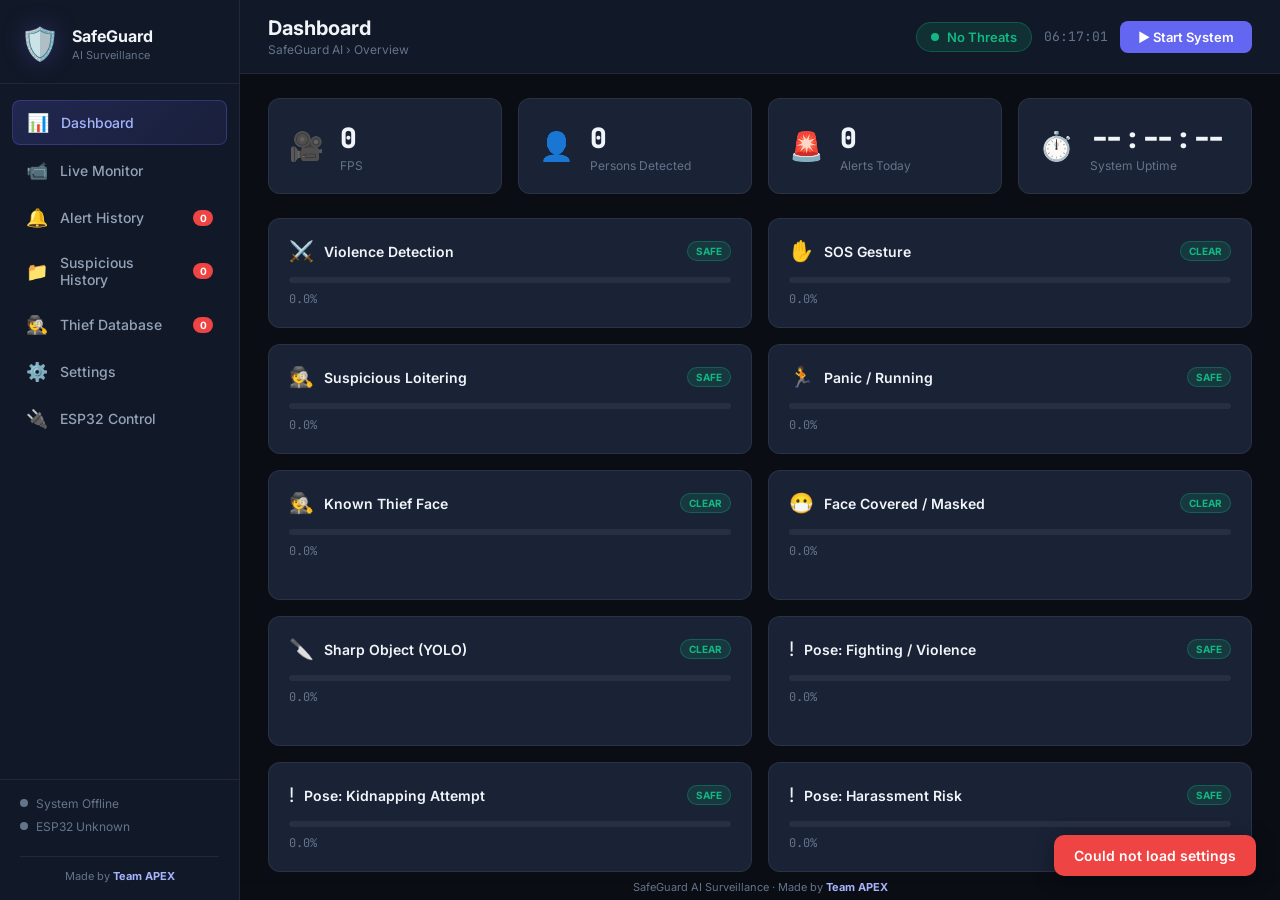
==== commit da54203d: "Refactor surveillance system: restructure backend modules, add face and pose detection, update dashb" ====
--- a/web_dashboard/index.html
+++ b/web_dashboard/index.html
@@ -424,8 +424,12 @@
             <input type="email" id="gmail-sender" class="form-input" placeholder="youremail@gmail.com"/>
           </div>
           <div class="form-group">
-            <label for="gmail-password">App Password <a href="https://myaccount.google.com/apppasswords" target="_blank" class="help-link">Get App Password ↗</a></label>
+            <div style="display:flex; align-items:center; justify-content:space-between; gap:8px;">
+              <label for="gmail-password" style="margin:0;">App Password</label>
+              <a href="https://myaccount.google.com/apppasswords" target="_blank" rel="noopener noreferrer" class="help-link" onclick="event.stopPropagation();">Get App Password ↗</a>
+            </div>
             <input type="password" id="gmail-password" class="form-input" placeholder="16-character Gmail App Password"/>
+            <span class="form-help-text">⚠ <strong>First:</strong> Enable <strong>2-Step Verification</strong> on your Google account — the link above won't open without it.</span>
           </div>
           <div class="form-group full-span">
             <label for="gmail-recipient">Alert Recipient Email</label>
--- a/web_dashboard/css/style.css
+++ b/web_dashboard/css/style.css
@@ -367,6 +367,16 @@
 .form-group.full-span { grid-column: 1/-1; }
 .form-group label { font-size: 12px; font-weight: 600; color: var(--text-secondary); text-transform: uppercase; letter-spacing: 0.5px; }
 .help-link { color: var(--accent); text-decoration: none; font-size: 11px; margin-left: 8px; font-weight: 500; }
+.form-help-text {
+  font-size: 11.5px;
+  color: var(--text-muted);
+  margin-top: 4px;
+  line-height: 1.4;
+}
+.form-help-text strong {
+  color: var(--text-secondary);
+}
+
 .form-input {
   background: var(--bg-base); border: 1px solid var(--border); border-radius: var(--radius-sm);
   padding: 10px 14px; color: var(--text-primary); font-size: 14px; font-family: 'Inter', sans-serif;
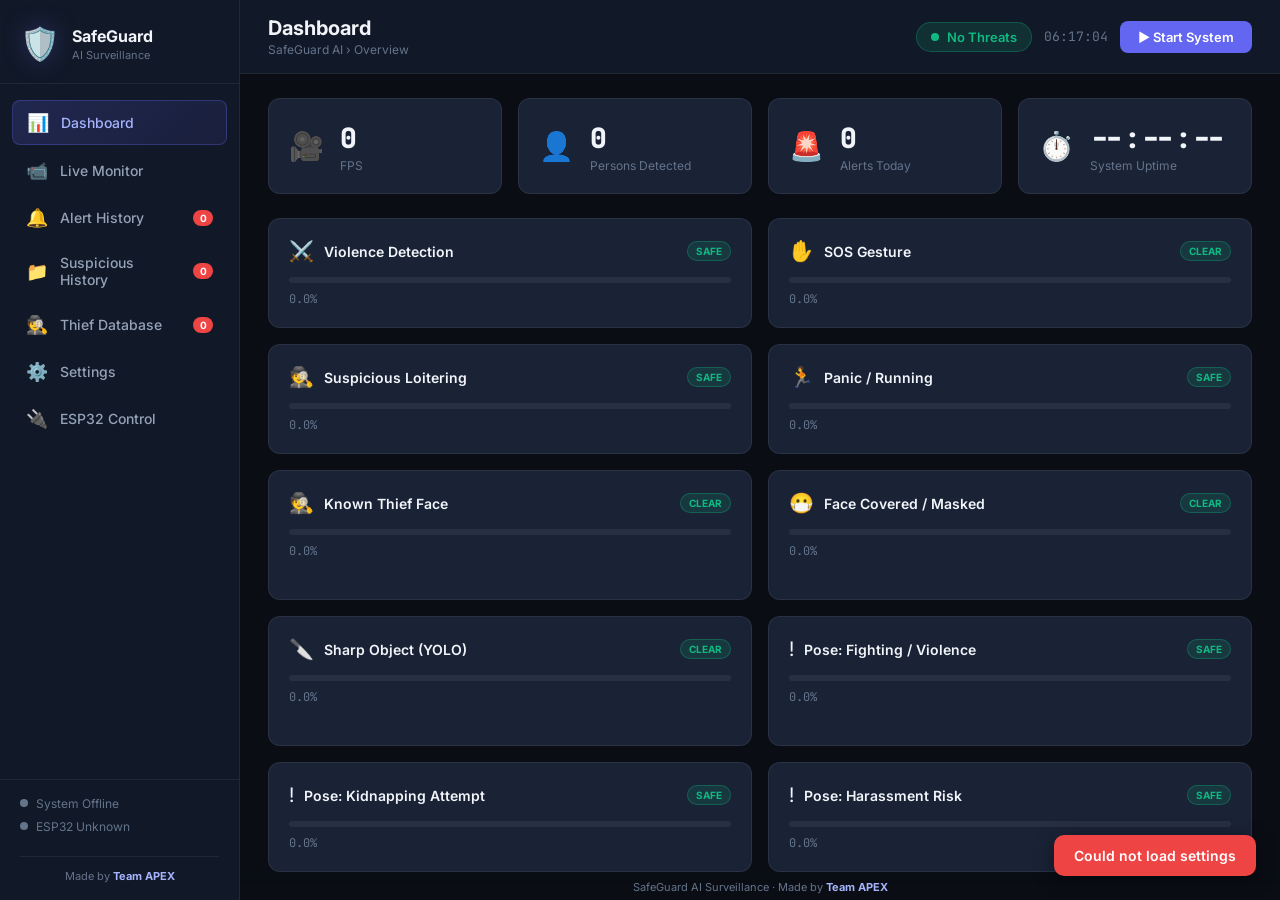
==== commit 6e5b7a73: "Update backend, dashboard, and incident alert data" ====
--- a/web_dashboard/index.html
+++ b/web_dashboard/index.html
@@ -376,7 +376,12 @@
     <div class="alerts-toolbar">
       <h2>Suspicious Activity History</h2>
       <p class="toolbar-sub">Photos and clips saved to <code>data/suspicious_captures/</code> when the camera detects a threat.</p>
-      <button class="btn btn-outline" id="refresh-history-btn">🔄 Refresh</button>
+      <div class="filter-row" style="display: flex; gap: 8px; flex-wrap: wrap;">
+        <button class="btn btn-outline" id="refresh-history-btn">🔄 Refresh</button>
+        <button class="btn btn-outline" id="toggle-select-mode-btn">☑️ Select Mode</button>
+        <button class="btn btn-primary hidden" id="select-all-history-btn">✔️ Select All</button>
+        <button class="btn btn-danger hidden" id="delete-selected-history-btn">🗑️ Delete Selected (<span id="selected-count">0</span>)</button>
+      </div>
     </div>
     <div class="incidents-grid" id="incidents-grid">
       <div class="empty-state">
--- a/web_dashboard/css/style.css
+++ b/web_dashboard/css/style.css
@@ -580,3 +580,30 @@
   overflow-y: auto;
 }
 
+/* Multiple Select for Incidents */
+.incident-card {
+  position: relative;
+}
+.incident-select-wrap {
+  position: absolute;
+  top: 10px;
+  left: 10px;
+  z-index: 10;
+  background: rgba(10, 13, 24, 0.85);
+  border-radius: 6px;
+  padding: 6px;
+  display: flex;
+  align-items: center;
+  justify-content: center;
+  border: 1px solid rgba(255, 255, 255, 0.15);
+  box-shadow: 0 4px 12px rgba(0, 0, 0, 0.5);
+  transition: opacity 0.2s ease, transform 0.2s ease;
+}
+.incident-checkbox {
+  width: 18px;
+  height: 18px;
+  cursor: pointer;
+  accent-color: var(--accent);
+}
+
+
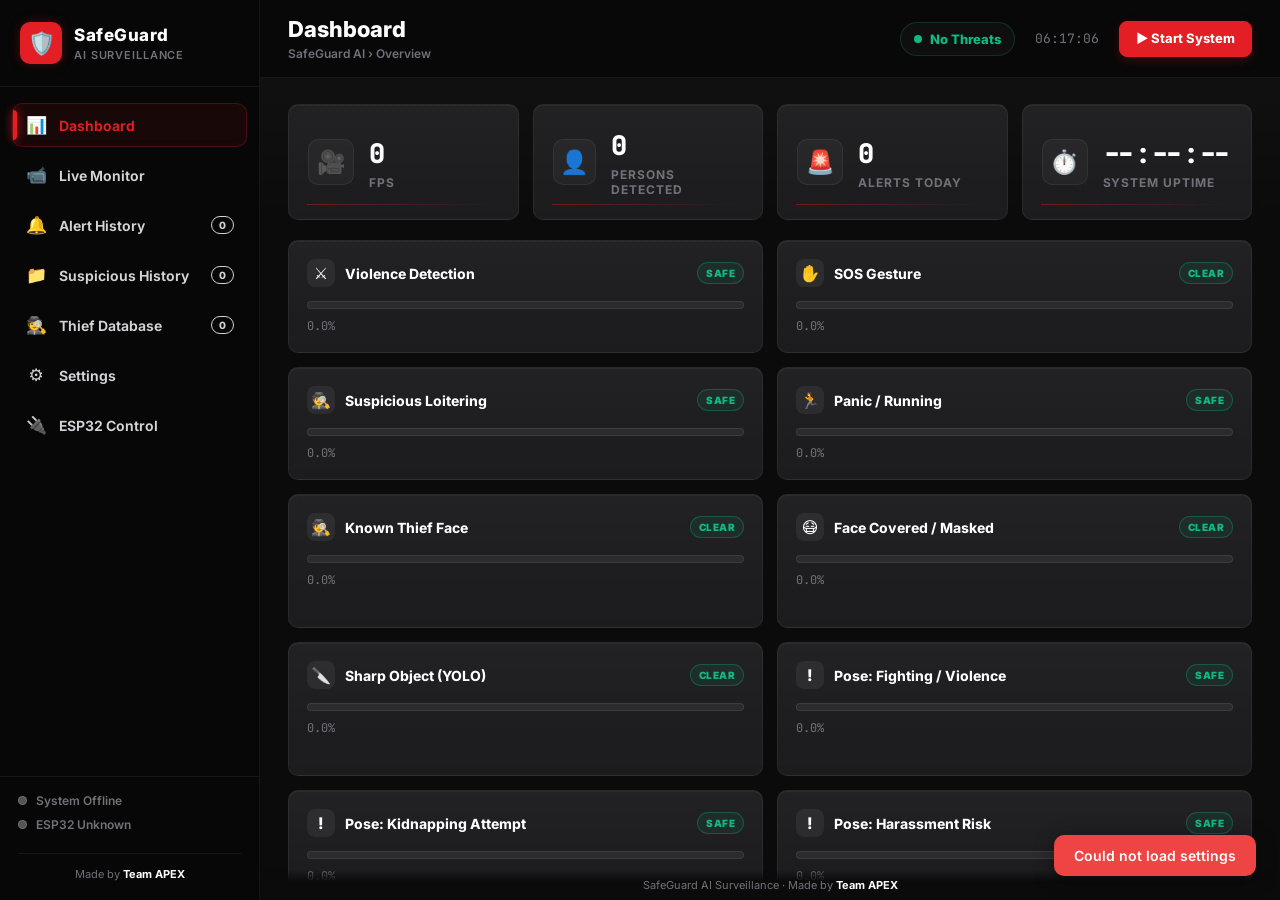
==== commit 8d017fe0: "Update SafeGuard AI design documentation" ====
--- a/web_dashboard/index.html
+++ b/web_dashboard/index.html
@@ -275,6 +275,59 @@
       <h3>🔔 Latest Alert</h3>
       <div id="last-alert-content" class="no-alert">No alerts yet – system is monitoring</div>
     </div>
+
+    <!-- Analytics & Reports -->
+    <div class="analytics-section" id="analytics-section">
+      <div class="analytics-header">
+        <div>
+          <h3>📈 Analytics & Reports</h3>
+          <p class="analytics-sub">View incident data and captured photos by time range</p>
+        </div>
+        <div class="range-toggle-group">
+          <button class="range-btn active" data-range="day" id="range-day">Today</button>
+          <button class="range-btn" data-range="week" id="range-week">This Week</button>
+          <button class="range-btn" data-range="month" id="range-month">This Month</button>
+        </div>
+      </div>
+
+      <div class="summary-stats-row" id="analytics-stats">
+        <div class="mini-stat-card" id="ms-total">
+          <div class="mini-stat-value" id="ms-total-val">0</div>
+          <div class="mini-stat-label">Total Incidents</div>
+        </div>
+        <div class="mini-stat-card critical" id="ms-critical">
+          <div class="mini-stat-value" id="ms-critical-val">0</div>
+          <div class="mini-stat-label">Critical</div>
+        </div>
+        <div class="mini-stat-card warning" id="ms-warning">
+          <div class="mini-stat-value" id="ms-warning-val">0</div>
+          <div class="mini-stat-label">Warning</div>
+        </div>
+        <div class="mini-stat-card info" id="ms-threat">
+          <div class="mini-stat-value" id="ms-threat-val">—</div>
+          <div class="mini-stat-label">Top Threat</div>
+        </div>
+      </div>
+
+      <div class="gallery-section">
+        <div class="gallery-header">
+          <h4>📸 Captured Photos</h4>
+          <span class="gallery-count" id="gallery-count">0 captures</span>
+        </div>
+        <div class="photo-gallery-grid" id="photo-gallery">
+          <div class="empty-state" style="grid-column:1/-1;padding:32px;">
+            <div class="empty-icon">📷</div>
+            <p>No captures in this time range</p>
+          </div>
+        </div>
+      </div>
+
+      <div class="report-actions">
+        <button class="btn btn-primary" id="send-report-btn">📧 Email Report</button>
+        <span class="test-result" id="report-result"></span>
+      </div>
+    </div>
+
   </section>
 
   <!-- ── PAGE: LIVE MONITOR ─────────────────────────────────────────────── -->
--- a/web_dashboard/css/style.css
+++ b/web_dashboard/css/style.css
@@ -1,609 +1,1669 @@
-/* ── SafeGuard AI Dashboard Styles ─────────────────────────────────────── */
+/* SafeGuard AI Dashboard - CP Plus Inspired Premium SOC UI */
 :root {
-  --bg-base: #0a0d14;
-  --bg-surface: #111827;
-  --bg-card: #1a2236;
-  --bg-card-hover: #1e2a40;
-  --accent: #6366f1;
-  --accent-glow: rgba(99,102,241,0.3);
-  --danger: #ef4444;
-  --danger-glow: rgba(239,68,68,0.3);
-  --warning: #f59e0b;
-  --success: #10b981;
-  --text-primary: #f1f5f9;
-  --text-secondary: #94a3b8;
-  --text-muted: #64748b;
-  --border: rgba(255,255,255,0.07);
-  --sidebar-w: 240px;
-  --radius: 12px;
+  --bg-base: #0B0B0C;
+  --bg-surface: #121214;
+  --bg-card: #18181B;
+  --bg-card-hover: #222227;
+  --bg-raised: #27272A;
+  
+  --accent: #E31E24; /* CP Plus Red */
+  --accent-soft: rgba(227, 30, 36, 0.08);
+  --accent-glow: rgba(227, 30, 36, 0.2);
+  
+  --danger: #EF4444; /* Alert Crimson */
+  --danger-glow: rgba(239, 68, 68, 0.25);
+  --warning: #F59E0B; /* Warning Amber */
+  --warning-glow: rgba(245, 158, 11, 0.2);
+  --success: #10B981; /* Safe Emerald */
+  --success-glow: rgba(16, 185, 129, 0.15);
+  
+  --text-primary: #FFFFFF;
+  --text-secondary: #D4D4D8;
+  --text-muted: #71717A;
+  
+  --border: rgba(255, 255, 255, 0.06);
+  --border-strong: rgba(255, 255, 255, 0.12);
+  --border-accent: rgba(227, 30, 36, 0.3);
+  
+  --sidebar-w: 260px;
+  --radius: 10px;
   --radius-sm: 8px;
-  --shadow: 0 4px 24px rgba(0,0,0,0.4);
+  --shadow: 0 18px 50px rgba(0, 0, 0, 0.65);
 }
 
 *, *::before, *::after { box-sizing: border-box; margin: 0; padding: 0; }
 
 html, body {
   height: 100%;
-  font-family: 'Inter', sans-serif;
+  font-family: "Inter", system-ui, -apple-system, BlinkMacSystemFont, "Segoe UI", sans-serif;
   background: var(--bg-base);
   color: var(--text-primary);
   overflow: hidden;
 }
 
-/* ── SCROLLBAR ──────────────────────────────────────────────────────────── */
-::-webkit-scrollbar { width: 6px; }
+body {
+  background:
+    linear-gradient(180deg, rgba(255,255,255,0.035), transparent 220px),
+    var(--bg-base);
+}
+
+::-webkit-scrollbar { width: 8px; height: 8px; }
 ::-webkit-scrollbar-track { background: transparent; }
-::-webkit-scrollbar-thumb { background: var(--border); border-radius: 3px; }
-
-/* ── LAYOUT ─────────────────────────────────────────────────────────────── */
+::-webkit-scrollbar-thumb {
+  background: rgba(255,255,255,0.22);
+  border-radius: 999px;
+  border: 2px solid transparent;
+  background-clip: content-box;
+}
+
 .sidebar {
-  position: fixed; inset: 0 auto 0 0;
+  position: fixed;
+  inset: 0 auto 0 0;
   width: var(--sidebar-w);
-  background: var(--bg-surface);
+  background: rgba(8, 8, 8, 0.96);
   border-right: 1px solid var(--border);
-  display: flex; flex-direction: column;
+  display: flex;
+  flex-direction: column;
   z-index: 100;
+  backdrop-filter: blur(14px);
 }
 
 .main-content {
   margin-left: var(--sidebar-w);
   height: 100vh;
-  display: flex; flex-direction: column;
+  display: flex;
+  flex-direction: column;
   overflow: hidden;
 }
 
-/* ── SIDEBAR LOGO ───────────────────────────────────────────────────────── */
 .sidebar-logo {
-  display: flex; align-items: center; gap: 12px;
-  padding: 24px 20px 20px;
+  display: flex;
+  align-items: center;
+  gap: 12px;
+  min-height: 78px;
+  padding: 22px 20px;
   border-bottom: 1px solid var(--border);
 }
-.logo-icon { font-size: 32px; filter: drop-shadow(0 0 12px var(--accent-glow)); }
-.logo-title { display: block; font-size: 16px; font-weight: 700; color: var(--text-primary); }
-.logo-sub { display: block; font-size: 11px; color: var(--text-muted); margin-top: 2px; }
-
-/* ── NAV ─────────────────────────────────────────────────────────────────── */
-.sidebar-nav { padding: 16px 12px; flex: 1; display: flex; flex-direction: column; gap: 4px; }
+
+.logo-icon {
+  width: 42px;
+  height: 42px;
+  display: grid;
+  place-items: center;
+  border: 1px solid rgba(227, 30, 36, 0.3);
+  border-radius: var(--radius);
+  background: var(--accent);
+  color: #fff;
+  font-size: 22px;
+  box-shadow: 0 0 12px rgba(227, 30, 36, 0.25);
+}
+
+.logo-title {
+  display: block;
+  color: var(--text-primary);
+  font-size: 17px;
+  font-weight: 800;
+  letter-spacing: 0.5px;
+}
+
+.logo-sub {
+  display: block;
+  margin-top: 3px;
+  color: var(--text-muted);
+  font-size: 11px;
+  font-weight: 600;
+  text-transform: uppercase;
+  letter-spacing: 0.08em;
+}
+
+.sidebar-nav {
+  padding: 16px 12px;
+  flex: 1;
+  display: flex;
+  flex-direction: column;
+  gap: 6px;
+  overflow-y: auto;
+}
+
 .nav-item {
-  display: flex; align-items: center; gap: 12px;
-  padding: 11px 14px;
-  border-radius: var(--radius-sm);
+  display: flex;
+  align-items: center;
+  gap: 12px;
+  min-height: 44px;
+  padding: 10px 12px;
+  border: 1px solid transparent;
+  border-radius: var(--radius);
   color: var(--text-secondary);
-  text-decoration: none; font-size: 14px; font-weight: 500;
-  transition: all 0.2s; position: relative;
-}
-.nav-item:hover { background: var(--bg-card); color: var(--text-primary); }
+  text-decoration: none;
+  font-size: 14px;
+  font-weight: 650;
+  transition: background 0.2s ease, border-color 0.2s ease, color 0.2s ease, transform 0.2s ease;
+}
+
+.nav-item:hover {
+  background: var(--bg-card-hover);
+  border-color: var(--border);
+  color: var(--text-primary);
+  transform: translateX(2px);
+}
+
 .nav-item.active {
-  background: linear-gradient(135deg, rgba(99,102,241,0.2), rgba(99,102,241,0.1));
-  color: #a5b4fc;
-  border: 1px solid rgba(99,102,241,0.3);
-}
-.nav-icon { font-size: 18px; }
+  background: var(--accent-soft);
+  border-color: rgba(227, 30, 36, 0.25);
+  color: var(--accent);
+  position: relative;
+  box-shadow: inset 0 0 8px rgba(227, 30, 36, 0.05);
+}
+
+.nav-item.active::before {
+  content: "";
+  position: absolute;
+  left: 0;
+  top: 15%;
+  height: 70%;
+  width: 4px;
+  background: var(--accent);
+  border-radius: 0 4px 4px 0;
+  box-shadow: 0 0 10px var(--accent);
+}
+
+.nav-icon {
+  width: 22px;
+  text-align: center;
+  font-size: 17px;
+  filter: none;
+  transition: transform 0.2s ease;
+}
+
+.nav-item:hover .nav-icon {
+  transform: scale(1.1);
+}
+
 .nav-badge {
   margin-left: auto;
-  background: var(--danger);
-  color: white; font-size: 10px; font-weight: 700;
-  padding: 2px 6px; border-radius: 10px; min-width: 20px; text-align: center;
-}
-
-/* ── SIDEBAR STATUS ─────────────────────────────────────────────────────── */
+  min-width: 22px;
+  padding: 2px 7px;
+  border: 1px solid currentColor;
+  border-radius: 999px;
+  background: transparent;
+  color: inherit;
+  font-size: 10px;
+  font-weight: 800;
+  text-align: center;
+}
+
+.sidebar-status {
+  padding: 16px 18px 18px;
+  border-top: 1px solid var(--border);
+  display: flex;
+  flex-direction: column;
+  gap: 9px;
+}
+
+.status-row {
+  display: flex;
+  align-items: center;
+  gap: 9px;
+  color: var(--text-muted);
+  font-size: 12px;
+  font-weight: 600;
+}
+
+.status-dot {
+  width: 9px;
+  height: 9px;
+  border-radius: 50%;
+  background: #555;
+  border: 1px solid rgba(255,255,255,0.15);
+  transition: background 0.3s ease, box-shadow 0.3s ease;
+}
+
+.status-dot.online {
+  background: var(--success);
+  box-shadow: 0 0 8px var(--success), 0 0 0 3px rgba(16, 185, 129, 0.15);
+}
+.status-dot.offline {
+  background: var(--text-muted);
+}
+.status-dot.warning {
+  background: var(--warning);
+  box-shadow: 0 0 8px var(--warning), 0 0 0 3px rgba(245, 158, 11, 0.15);
+}
+
 .team-credit {
-  margin-top: 14px;
+  margin-top: 12px;
   padding-top: 12px;
   border-top: 1px solid var(--border);
+  color: var(--text-muted);
   font-size: 11px;
-  color: var(--text-muted);
+  line-height: 1.5;
   text-align: center;
-  line-height: 1.4;
-}
-.team-credit strong { color: #a5b4fc; font-weight: 700; }
+}
+
+.team-credit strong,
+.apex-footer strong { color: var(--text-primary); }
 
 .apex-footer {
   position: fixed;
+  right: 0;
   bottom: 0;
-  right: 0;
   left: var(--sidebar-w);
   z-index: 50;
+  padding: 8px 14px;
+  background: linear-gradient(transparent, var(--bg-base) 38%);
+  color: var(--text-muted);
+  font-size: 11px;
   text-align: center;
-  font-size: 11px;
-  color: var(--text-muted);
-  padding: 6px 12px;
-  background: linear-gradient(transparent, var(--bg-base) 40%);
   pointer-events: none;
 }
-.apex-footer strong { color: #a5b4fc; }
-
-.sidebar-status {
-  padding: 16px 20px; border-top: 1px solid var(--border);
-  display: flex; flex-direction: column; gap: 8px;
-}
-.status-row { display: flex; align-items: center; gap: 8px; font-size: 12px; color: var(--text-muted); }
-.status-dot {
-  width: 8px; height: 8px; border-radius: 50%;
-  background: var(--text-muted);
-  transition: background 0.3s;
-}
-.status-dot.online { background: var(--success); box-shadow: 0 0 6px var(--success); }
-.status-dot.offline { background: var(--text-muted); }
-.status-dot.warning { background: var(--warning); box-shadow: 0 0 6px var(--warning); }
-
-/* ── TOPBAR ─────────────────────────────────────────────────────────────── */
+
 .topbar {
-  display: flex; align-items: center; justify-content: space-between;
+  min-height: 78px;
   padding: 16px 28px;
-  background: var(--bg-surface);
+  display: flex;
+  align-items: center;
+  justify-content: space-between;
+  gap: 18px;
+  background: rgba(8, 8, 8, 0.86);
   border-bottom: 1px solid var(--border);
+  backdrop-filter: blur(16px);
   flex-shrink: 0;
 }
-.topbar-left .page-title { font-size: 20px; font-weight: 700; }
-.topbar-left .breadcrumb { font-size: 12px; color: var(--text-muted); margin-top: 2px; display: block; }
-.topbar-right { display: flex; align-items: center; gap: 12px; }
+
+.topbar-left .page-title {
+  font-size: 22px;
+  font-weight: 800;
+  letter-spacing: 0;
+}
+
+.topbar-left .breadcrumb {
+  display: block;
+  margin-top: 4px;
+  color: var(--text-muted);
+  font-size: 12px;
+  font-weight: 600;
+}
+
+.topbar-right {
+  display: flex;
+  align-items: center;
+  justify-content: flex-end;
+  gap: 10px;
+  flex-wrap: wrap;
+}
 
 .threat-pill {
-  display: flex; align-items: center; gap: 8px;
-  padding: 6px 14px; border-radius: 20px;
-  background: rgba(16,185,129,0.15); border: 1px solid rgba(16,185,129,0.3);
-  font-size: 13px; font-weight: 600; color: var(--success);
-  transition: all 0.3s;
-}
-.threat-pill.warning { background: rgba(245,158,11,0.15); border-color: rgba(245,158,11,0.3); color: var(--warning); }
-.threat-pill.critical { background: rgba(239,68,68,0.15); border-color: rgba(239,68,68,0.4); color: var(--danger); animation: pill-flash 1s infinite; }
-@keyframes pill-flash { 0%,100%{opacity:1} 50%{opacity:0.6} }
+  display: flex;
+  align-items: center;
+  gap: 8px;
+  min-height: 34px;
+  padding: 7px 13px;
+  border: 1px solid var(--border-strong);
+  border-radius: 999px;
+  background: rgba(255, 255, 255, 0.03);
+  color: var(--success);
+  border-color: rgba(16, 185, 129, 0.2);
+  font-size: 13px;
+  font-weight: 800;
+}
+
+.threat-pill.warning {
+  background: rgba(245, 158, 11, 0.1);
+  border-color: rgba(245, 158, 11, 0.3);
+  color: var(--warning);
+}
+
+.threat-pill.critical {
+  background: rgba(239, 68, 68, 0.15);
+  border-color: rgba(239, 68, 68, 0.4);
+  color: var(--danger);
+  animation: pill-flash 1.2s infinite ease-in-out;
+}
+
+@keyframes pill-flash { 0%,100%{opacity:1} 50%{opacity:.68} }
+
 .pulse-dot {
-  width: 8px; height: 8px; border-radius: 50%; background: currentColor;
+  width: 8px;
+  height: 8px;
+  border-radius: 50%;
+  background: currentColor;
   animation: pulse 2s infinite;
 }
-@keyframes pulse { 0%,100%{transform:scale(1);opacity:1} 50%{transform:scale(1.4);opacity:0.6} }
-
-.time-display { font-family: 'JetBrains Mono', monospace; font-size: 13px; color: var(--text-muted); }
-
-/* ── BUTTONS ─────────────────────────────────────────────────────────────── */
+
+@keyframes pulse { 0%,100%{transform:scale(1);opacity:1} 50%{transform:scale(1.45);opacity:.58} }
+
+.time-display {
+  min-width: 84px;
+  color: var(--text-muted);
+  font-family: "JetBrains Mono", ui-monospace, monospace;
+  font-size: 13px;
+  text-align: center;
+}
+
 .btn {
-  padding: 8px 18px; border-radius: var(--radius-sm); border: none;
-  font-family: 'Inter', sans-serif; font-size: 13px; font-weight: 600;
-  cursor: pointer; transition: all 0.2s; white-space: nowrap;
-}
-.btn-primary { background: var(--accent); color: white; }
-.btn-primary:hover { background: #4f46e5; transform: translateY(-1px); box-shadow: 0 4px 16px var(--accent-glow); }
-.btn-danger { background: var(--danger); color: white; }
-.btn-danger:hover { background: #dc2626; box-shadow: 0 4px 16px var(--danger-glow); }
-.btn-warning { background: var(--warning); color: #000; }
-.btn-warning:hover { background: #d97706; }
-.btn-outline { background: transparent; color: var(--text-secondary); border: 1px solid var(--border); }
-.btn-outline:hover { background: var(--bg-card); color: var(--text-primary); }
-.btn-large { padding: 12px 28px; font-size: 15px; }
+  min-height: 36px;
+  padding: 8px 16px;
+  border: 1px solid transparent;
+  border-radius: var(--radius-sm);
+  font: 750 13px/1 "Inter", system-ui, sans-serif;
+  cursor: pointer;
+  white-space: nowrap;
+  transition: background 0.18s ease, color 0.18s ease, border-color 0.18s ease, transform 0.18s ease, box-shadow 0.18s ease;
+}
+
+.btn:hover { transform: translateY(-1px); }
+.btn:focus-visible,
+.form-input:focus,
+.filter-btn:focus-visible,
+.esp-action-btn:focus-visible {
+  outline: none;
+  box-shadow: 0 0 0 3px rgba(255,255,255,0.18);
+}
+
+.btn-primary {
+  background: var(--accent);
+  color: #fff;
+  border-color: var(--accent);
+  box-shadow: 0 4px 12px rgba(227, 30, 36, 0.2);
+}
+
+.btn-primary:hover {
+  background: #cc191e;
+  border-color: #cc191e;
+  box-shadow: 0 6px 20px rgba(227, 30, 36, 0.35);
+}
+
+.btn-danger {
+  background: var(--danger);
+  color: #fff;
+  border-color: var(--danger);
+  box-shadow: 0 4px 12px rgba(239, 68, 68, 0.2);
+}
+
+.btn-danger:hover {
+  background: #dc2626;
+  border-color: #dc2626;
+  box-shadow: 0 6px 20px rgba(239, 68, 68, 0.35);
+}
+
+.btn-warning {
+  background: var(--warning);
+  color: #fff;
+  border-color: var(--warning);
+  box-shadow: 0 4px 12px rgba(245, 158, 11, 0.15);
+}
+
+.btn-warning:hover {
+  background: #d97706;
+  border-color: #d97706;
+  box-shadow: 0 6px 20px rgba(245, 158, 11, 0.3);
+}
+
+.btn-outline {
+  background: transparent;
+  color: var(--text-secondary);
+  border-color: var(--border-strong);
+}
+
+.btn-outline:hover {
+  background: var(--accent-soft);
+  color: var(--accent);
+  border-color: var(--accent);
+  box-shadow: 0 0 12px rgba(227, 30, 36, 0.15);
+}
+
+.btn-large { min-height: 44px; padding-inline: 24px; font-size: 14px; }
+.btn-sm { min-height: 30px; padding: 6px 10px; font-size: 12px; }
 .btn.hidden, .hidden { display: none !important; }
 .full-width { width: 100%; }
 .mt-8 { margin-top: 8px; }
 
-/* ── PAGES ───────────────────────────────────────────────────────────────── */
-.page { display: none; flex: 1; overflow-y: auto; padding: 24px 28px; }
+.page {
+  display: none;
+  flex: 1;
+  overflow-y: auto;
+  padding: 26px 28px 56px;
+}
+
 .page.active { display: block; }
 
-/* ── STAT CARDS ─────────────────────────────────────────────────────────── */
 .stats-grid {
-  display: grid; grid-template-columns: repeat(4, 1fr); gap: 16px; margin-bottom: 24px;
-}
+  display: grid;
+  grid-template-columns: repeat(4, minmax(0, 1fr));
+  gap: 14px;
+  margin-bottom: 20px;
+}
+
+.stat-card,
+.detect-card,
+.last-alert-card,
+.video-wrapper,
+.live-info-card,
+.settings-card,
+.esp-status-card,
+.esp-config-card,
+.esp-log-card,
+.upload-card,
+.progress-card,
+.results-card,
+.past-jobs-card {
+  background: linear-gradient(180deg, rgba(255,255,255,0.045), rgba(255,255,255,0.015)), var(--bg-card);
+  border: 1px solid var(--border);
+  border-radius: var(--radius);
+  box-shadow: 0 1px 0 rgba(255,255,255,0.04) inset;
+}
+
 .stat-card {
-  background: var(--bg-card); border: 1px solid var(--border);
-  border-radius: var(--radius); padding: 20px;
-  display: flex; align-items: center; gap: 16px;
-  position: relative; overflow: hidden;
-  transition: transform 0.2s, box-shadow 0.2s;
-}
-.stat-card:hover { transform: translateY(-2px); box-shadow: var(--shadow); }
-.stat-icon { font-size: 28px; }
-.stat-value { font-size: 28px; font-weight: 800; color: var(--text-primary); font-family: 'JetBrains Mono', monospace; }
-.stat-label { font-size: 12px; color: var(--text-muted); margin-top: 2px; }
-
-/* ── DETECTION CARDS ────────────────────────────────────────────────────── */
-.detection-grid { display: grid; grid-template-columns: repeat(2,1fr); gap: 16px; margin-bottom: 24px; }
+  min-height: 116px;
+  padding: 19px;
+  display: flex;
+  align-items: center;
+  gap: 15px;
+  position: relative;
+  overflow: hidden;
+  transition: transform 0.25s ease, border-color 0.25s ease, background 0.25s ease;
+}
+
+.stat-card:hover {
+  transform: translateY(-2px);
+  border-color: var(--border-strong);
+  background: var(--bg-card-hover);
+}
+
+.stat-card::after {
+  content: "";
+  position: absolute;
+  inset: auto 18px 14px 18px;
+  height: 1px;
+  background: linear-gradient(90deg, var(--accent), transparent);
+  opacity: 0.4;
+}
+
+.stat-card:hover,
+.detect-card:hover,
+.incident-card:hover {
+  transform: translateY(-2px);
+  border-color: var(--border-strong);
+}
+
+.stat-icon,
+.settings-icon,
+.esp-icon,
+.detect-icon,
+.placeholder-icon,
+.empty-icon,
+.alert-method,
+.esp-btn-icon {
+  filter: none;
+}
+
+.stat-icon {
+  width: 46px;
+  height: 46px;
+  display: grid;
+  place-items: center;
+  border: 1px solid var(--border);
+  border-radius: var(--radius);
+  background: rgba(255,255,255,0.04);
+  font-size: 23px;
+}
+
+.stat-value {
+  color: var(--text-primary);
+  font-family: "JetBrains Mono", ui-monospace, monospace;
+  font-size: 27px;
+  font-weight: 800;
+}
+
+.stat-label {
+  margin-top: 4px;
+  color: var(--text-muted);
+  font-size: 12px;
+  font-weight: 700;
+  text-transform: uppercase;
+  letter-spacing: 0.08em;
+}
+
+.detection-grid {
+  display: grid;
+  grid-template-columns: repeat(2, minmax(0, 1fr));
+  gap: 14px;
+  margin-bottom: 20px;
+}
+
 .detect-card {
-  background: var(--bg-card); border: 1px solid var(--border);
-  border-radius: var(--radius); padding: 20px;
-  transition: border-color 0.3s;
-}
-.detect-card.alert { border-color: var(--danger); box-shadow: 0 0 20px var(--danger-glow); }
-.detect-card.warning { border-color: var(--warning); }
-.detect-header { display: flex; align-items: center; gap: 10px; margin-bottom: 14px; }
-.detect-icon { font-size: 20px; }
-.detect-title { font-size: 14px; font-weight: 600; flex: 1; }
+  padding: 18px;
+  transition: transform 0.25s cubic-bezier(0.4, 0, 0.2, 1), border-color 0.25s ease, box-shadow 0.25s ease;
+}
+
+.detect-card:hover {
+  transform: translateY(-2px);
+  border-color: var(--border-strong);
+  box-shadow: 0 8px 24px rgba(0, 0, 0, 0.4);
+}
+
+.detect-card.alert {
+  border-color: var(--danger);
+  box-shadow: 0 0 0 1px var(--danger-glow), 0 12px 30px rgba(239, 68, 68, 0.12);
+  animation: card-alert-pulse 2s infinite ease-in-out;
+}
+
+.detect-card.warning {
+  border-color: var(--warning);
+  box-shadow: 0 0 0 1px var(--warning-glow), 0 12px 30px rgba(245, 158, 11, 0.08);
+}
+
+@keyframes card-alert-pulse {
+  0% { box-shadow: 0 0 0 1px var(--danger-glow), 0 12px 30px rgba(239, 68, 68, 0.12); }
+  50% { box-shadow: 0 0 0 2px rgba(239, 68, 68, 0.4), 0 12px 35px rgba(239, 68, 68, 0.2); }
+  100% { box-shadow: 0 0 0 1px var(--danger-glow), 0 12px 30px rgba(239, 68, 68, 0.12); }
+}
+
+.detect-header {
+  display: flex;
+  align-items: center;
+  gap: 10px;
+  margin-bottom: 14px;
+}
+
+.detect-icon {
+  width: 28px;
+  height: 28px;
+  display: grid;
+  place-items: center;
+  border-radius: var(--radius-sm);
+  background: rgba(255,255,255,0.06);
+  color: var(--text-primary);
+  font-size: 16px;
+  font-weight: 800;
+}
+
+.detect-title {
+  flex: 1;
+  min-width: 0;
+  color: var(--text-primary);
+  font-size: 14px;
+  font-weight: 750;
+}
+
 .detect-badge {
-  font-size: 10px; font-weight: 700; padding: 3px 8px; border-radius: 10px;
-  background: rgba(16,185,129,0.15); color: var(--success); border: 1px solid rgba(16,185,129,0.3);
-}
-.detect-badge.alert { background: rgba(239,68,68,0.15); color: var(--danger); border-color: rgba(239,68,68,0.4); }
-.detect-badge.warn { background: rgba(245,158,11,0.15); color: var(--warning); border-color: rgba(245,158,11,0.3); }
-.detect-bar-wrap { background: rgba(255,255,255,0.06); border-radius: 4px; height: 6px; overflow: hidden; margin-bottom: 8px; }
-.detect-bar { height: 100%; background: var(--success); border-radius: 4px; width: 0%; transition: width 0.4s, background 0.3s; }
-.detect-bar.alert { background: var(--danger); }
-.detect-bar.warning { background: var(--warning); }
-.detect-score { font-size: 12px; color: var(--text-muted); font-family: 'JetBrains Mono', monospace; }
-
-/* ── LAST ALERT ─────────────────────────────────────────────────────────── */
+  padding: 4px 8px;
+  border: 1px solid var(--border-strong);
+  border-radius: 999px;
+  background: rgba(255, 255, 255, 0.04);
+  color: var(--text-secondary);
+  font-size: 10px;
+  font-weight: 900;
+  letter-spacing: 0.05em;
+}
+
+.detect-badge.safe {
+  border-color: rgba(16, 185, 129, 0.3);
+  background: rgba(16, 185, 129, 0.08);
+  color: var(--success);
+}
+
+.detect-badge.alert {
+  background: var(--danger);
+  border-color: var(--danger);
+  color: #fff;
+  box-shadow: 0 0 8px rgba(239, 68, 68, 0.3);
+}
+
+.detect-badge.warn {
+  background: var(--warning);
+  border-color: var(--warning);
+  color: #fff;
+  box-shadow: 0 0 8px rgba(245, 158, 11, 0.3);
+}
+
+.detect-bar-wrap {
+  height: 8px;
+  margin-bottom: 9px;
+  overflow: hidden;
+  border: 1px solid rgba(255,255,255,0.08);
+  border-radius: 999px;
+  background: rgba(255,255,255,0.06);
+}
+
+.detect-bar {
+  height: 100%;
+  width: 0;
+  border-radius: inherit;
+  background: var(--success);
+  box-shadow: 0 0 6px var(--success);
+  transition: width 0.35s ease, background-color 0.25s ease;
+}
+
+.detect-bar.alert {
+  background: var(--danger);
+  box-shadow: 0 0 8px var(--danger);
+}
+
+.detect-bar.warning {
+  background: var(--warning);
+  box-shadow: 0 0 8px var(--warning);
+}
+
+.detect-score,
+.detect-sub {
+  color: var(--text-muted);
+  font-family: "JetBrains Mono", ui-monospace, monospace;
+  font-size: 12px;
+}
+
+.detect-sub { margin-top: 7px; min-height: 14px; }
+
 .last-alert-card {
-  background: var(--bg-card); border: 1px solid var(--border);
-  border-radius: var(--radius); padding: 20px;
-}
-.last-alert-card h3 { font-size: 15px; margin-bottom: 12px; }
+  padding: 20px;
+}
+
+.last-alert-card h3 {
+  margin-bottom: 12px;
+  font-size: 15px;
+  font-weight: 800;
+}
+
 .no-alert { color: var(--text-muted); font-size: 14px; }
+
 .alert-entry {
-  display: flex; align-items: center; gap: 12px; padding: 10px 0;
+  display: flex;
+  align-items: center;
+  gap: 12px;
+  padding: 10px 0;
   border-bottom: 1px solid var(--border);
 }
-.alert-entry:last-child { border-bottom: none; }
-.alert-level-dot { width: 10px; height: 10px; border-radius: 50%; flex-shrink: 0; }
-.alert-level-dot.critical { background: var(--danger); }
-.alert-level-dot.warning { background: var(--warning); }
+
+.alert-entry:last-child { border-bottom: 0; }
+.alert-level-dot { width: 10px; height: 10px; border-radius: 50%; background: #fff; flex-shrink: 0; }
+.alert-level-dot.warning { background: #bdbdbd; }
 .alert-entry-body { flex: 1; }
-.alert-entry-type { font-size: 14px; font-weight: 600; }
-.alert-entry-meta { font-size: 12px; color: var(--text-muted); margin-top: 2px; }
-.alert-entry-conf { font-family: 'JetBrains Mono', monospace; font-size: 13px; color: var(--text-secondary); }
-
-/* ── LIVE MONITOR ───────────────────────────────────────────────────────── */
-.live-container { display: grid; grid-template-columns: 1fr 280px; gap: 16px; height: calc(100vh - 120px); }
-.video-wrapper { display: flex; flex-direction: column; background: var(--bg-card); border-radius: var(--radius); overflow: hidden; border: 1px solid var(--border); }
-.video-header { display: flex; align-items: center; gap: 10px; padding: 12px 16px; background: var(--bg-surface); border-bottom: 1px solid var(--border); }
-.live-dot { width: 10px; height: 10px; border-radius: 50%; background: var(--text-muted); transition: all 0.3s; }
-.live-dot.active { background: var(--danger); box-shadow: 0 0 8px var(--danger); animation: pulse 1.5s infinite; }
-.video-fps { margin-left: auto; font-family: 'JetBrains Mono', monospace; font-size: 12px; color: var(--text-muted); }
-.video-frame { flex: 1; position: relative; background: #000; display: flex; align-items: center; justify-content: center; }
+.alert-entry-type { font-size: 14px; font-weight: 800; }
+.alert-entry-meta { margin-top: 3px; color: var(--text-muted); font-size: 12px; }
+.alert-entry-conf { color: var(--text-secondary); font: 700 13px/1 "JetBrains Mono", ui-monospace, monospace; }
+
+.live-container {
+  display: grid;
+  grid-template-columns: minmax(0, 1fr) 300px;
+  gap: 16px;
+  min-height: calc(100vh - 134px);
+}
+
+.video-wrapper {
+  display: flex;
+  flex-direction: column;
+  overflow: hidden;
+}
+
+.video-header {
+  display: flex;
+  align-items: center;
+  gap: 10px;
+  min-height: 48px;
+  padding: 12px 16px;
+  border-bottom: 1px solid var(--border);
+  background: #0b0b0b;
+  color: var(--text-secondary);
+  font-size: 13px;
+  font-weight: 750;
+}
+
+.live-dot {
+  width: 10px;
+  height: 10px;
+  border-radius: 50%;
+  background: #444;
+  border: 1px solid rgba(255,255,255,0.15);
+}
+
+.live-dot.active {
+  background: var(--accent);
+  box-shadow: 0 0 8px var(--accent), 0 0 0 3px rgba(227, 30, 36, 0.2);
+  animation: pulse 1.5s infinite;
+}
+
+.video-fps {
+  margin-left: auto;
+  color: var(--text-muted);
+  font: 700 12px/1 "JetBrains Mono", ui-monospace, monospace;
+}
+
+.video-frame {
+  flex: 1;
+  min-height: 420px;
+  position: relative;
+  display: flex;
+  align-items: center;
+  justify-content: center;
+  background:
+    linear-gradient(45deg, rgba(255,255,255,0.025) 25%, transparent 25%),
+    linear-gradient(-45deg, rgba(255,255,255,0.025) 25%, transparent 25%),
+    #000;
+  background-size: 22px 22px;
+}
+
 #video-feed { width: 100%; height: 100%; object-fit: contain; }
-.video-placeholder { text-align: center; color: var(--text-muted); }
-.placeholder-icon { font-size: 48px; margin-bottom: 12px; }
-.video-overlay-bar { padding: 10px 16px; background: var(--danger); color: white; font-weight: 700; font-size: 14px; text-align: center; animation: pill-flash 1s infinite; }
-.live-sidebar { display: flex; flex-direction: column; gap: 16px; overflow-y: auto; }
-.live-info-card { background: var(--bg-card); border: 1px solid var(--border); border-radius: var(--radius); padding: 16px; }
-.live-info-card h4 { font-size: 13px; color: var(--text-muted); margin-bottom: 12px; text-transform: uppercase; letter-spacing: 0.5px; }
-.info-row { display: flex; justify-content: space-between; align-items: center; padding: 7px 0; border-bottom: 1px solid var(--border); font-size: 13px; }
-.info-row:last-child { border-bottom: none; }
-
-/* ── ALERTS PAGE ─────────────────────────────────────────────────────────── */
-.alerts-toolbar { display: flex; align-items: center; justify-content: space-between; margin-bottom: 20px; }
-.filter-row { display: flex; gap: 8px; }
-.filter-btn { padding: 6px 14px; border-radius: 20px; border: 1px solid var(--border); background: transparent; color: var(--text-muted); font-size: 12px; font-weight: 600; cursor: pointer; transition: all 0.2s; }
-.filter-btn.active { background: var(--accent); color: white; border-color: var(--accent); }
-.alerts-list { display: flex; flex-direction: column; gap: 10px; }
+
+.video-placeholder {
+  min-height: 100%;
+  padding: 28px;
+  display: flex;
+  flex-direction: column;
+  align-items: center;
+  justify-content: center;
+  gap: 12px;
+  color: var(--text-muted);
+  text-align: center;
+}
+
+.placeholder-icon { font-size: 44px; }
+
+.video-overlay-bar {
+  padding: 11px 16px;
+  background: var(--danger);
+  color: #fff;
+  font-size: 14px;
+  font-weight: 900;
+  text-align: center;
+  box-shadow: 0 -4px 15px rgba(239, 68, 68, 0.25);
+  animation: pill-flash 1s infinite;
+}
+
+.live-sidebar {
+  display: flex;
+  flex-direction: column;
+  gap: 16px;
+  overflow-y: auto;
+}
+
+.live-info-card { padding: 17px; }
+
+.live-info-card h4,
+.esp-config-card h4,
+.esp-log-card h4 {
+  margin-bottom: 13px;
+  color: var(--text-muted);
+  font-size: 12px;
+  font-weight: 900;
+  text-transform: uppercase;
+  letter-spacing: 0.1em;
+}
+
+.info-row {
+  display: flex;
+  justify-content: space-between;
+  align-items: center;
+  gap: 16px;
+  padding: 9px 0;
+  border-bottom: 1px solid var(--border);
+  color: var(--text-secondary);
+  font-size: 13px;
+}
+
+.info-row:last-child { border-bottom: 0; }
+.info-row strong { color: var(--text-primary); font-family: "JetBrains Mono", ui-monospace, monospace; }
+
+.alerts-toolbar {
+  display: flex;
+  align-items: center;
+  justify-content: space-between;
+  flex-wrap: wrap;
+  gap: 12px;
+  margin-bottom: 20px;
+}
+
+.alerts-toolbar h2 {
+  font-size: 19px;
+  font-weight: 850;
+}
+
+.toolbar-sub {
+  width: 100%;
+  margin-top: -5px;
+  color: var(--text-muted);
+  font-size: 13px;
+}
+
+code,
+.toolbar-sub code {
+  color: var(--text-secondary);
+  font-family: "JetBrains Mono", ui-monospace, monospace;
+  font-size: 12px;
+}
+
+.filter-row {
+  display: flex;
+  gap: 8px;
+  flex-wrap: wrap;
+}
+
+.filter-btn {
+  min-height: 34px;
+  padding: 7px 13px;
+  border: 1px solid var(--border-strong);
+  border-radius: 999px;
+  background: rgba(255, 255, 255, 0.03);
+  color: var(--text-secondary);
+  font-size: 12px;
+  font-weight: 800;
+  cursor: pointer;
+  transition: all 0.2s ease;
+}
+
+.filter-btn:hover {
+  background: var(--bg-card-hover);
+  border-color: var(--accent);
+  color: var(--text-primary);
+}
+
+.filter-btn.active {
+  background: var(--accent);
+  border-color: var(--accent);
+  color: #fff;
+  box-shadow: 0 0 10px rgba(227, 30, 36, 0.25);
+}
+
+.alerts-list {
+  display: flex;
+  flex-direction: column;
+  gap: 10px;
+}
+
 .alert-row {
-  background: var(--bg-card); border: 1px solid var(--border); border-radius: var(--radius-sm);
-  padding: 14px 16px; display: flex; align-items: center; gap: 14px;
-  transition: border-color 0.2s;
-}
-.alert-row.critical { border-left: 3px solid var(--danger); }
-.alert-row.warning { border-left: 3px solid var(--warning); }
+  display: flex;
+  align-items: center;
+  gap: 14px;
+  padding: 15px 16px;
+  border: 1px solid var(--border);
+  border-left-width: 4px;
+  border-radius: var(--radius);
+  background: var(--bg-card);
+}
+
+.alert-row.critical { border-left-color: var(--danger); box-shadow: inset 4px 0 0 rgba(239, 68, 68, 0.05); }
+.alert-row.warning { border-left-color: var(--warning); box-shadow: inset 4px 0 0 rgba(245, 158, 11, 0.03); }
 .alert-method { font-size: 18px; }
-.alert-row-body { flex: 1; }
-.alert-row-title { font-size: 14px; font-weight: 600; }
-.alert-row-sub { font-size: 12px; color: var(--text-muted); margin-top: 3px; }
-.alert-row-message { font-size: 11px; color: var(--text-secondary); margin-top: 6px; word-break: break-word; }
-.alert-row-status { font-size: 11px; font-weight: 700; padding: 3px 8px; border-radius: 6px; }
-.alert-row-status.ok { background: rgba(16,185,129,0.15); color: var(--success); }
-.alert-row-status.fail { background: rgba(239,68,68,0.15); color: var(--danger); }
-.empty-state { text-align: center; padding: 60px; color: var(--text-muted); }
-.empty-icon { font-size: 40px; margin-bottom: 12px; }
-
-/* ── SUSPICIOUS HISTORY ──────────────────────────────────────────────────── */
-.alerts-toolbar { flex-wrap: wrap; gap: 12px; }
-.toolbar-sub { width: 100%; font-size: 13px; color: var(--text-muted); margin: -8px 0 4px; }
-.toolbar-sub code { font-family: 'JetBrains Mono', monospace; font-size: 12px; color: #a5b4fc; }
+.alert-row-body { flex: 1; min-width: 0; }
+.alert-row-title { font-size: 14px; font-weight: 800; }
+.alert-row-sub { margin-top: 3px; color: var(--text-muted); font-size: 12px; }
+.alert-row-message { margin-top: 7px; color: var(--text-secondary); font-size: 12px; word-break: break-word; }
+.alert-row-status {
+  padding: 4px 9px;
+  border: 1px solid var(--border-strong);
+  border-radius: 999px;
+  color: var(--text-secondary);
+  font-size: 11px;
+  font-weight: 900;
+}
+.alert-row-status.ok { background: rgba(16, 185, 129, 0.1); color: var(--success); border-color: var(--success); }
+.alert-row-status.fail { background: rgba(239, 68, 68, 0.1); color: var(--danger); border-color: var(--danger); }
+
+.empty-state {
+  grid-column: 1 / -1;
+  padding: 56px 24px;
+  border: 1px dashed var(--border);
+  border-radius: var(--radius);
+  color: var(--text-muted);
+  text-align: center;
+}
+
+.empty-icon { margin-bottom: 12px; font-size: 36px; }
+
 .incidents-grid {
   display: grid;
   grid-template-columns: repeat(auto-fill, minmax(260px, 1fr));
   gap: 16px;
   padding-bottom: 24px;
 }
+
 .incident-card {
+  position: relative;
+  overflow: hidden;
+  border: 1px solid var(--border);
+  border-top: 4px solid var(--text-muted);
+  border-radius: var(--radius);
   background: var(--bg-card);
+  transition: transform 0.25s ease, border-color 0.25s ease, box-shadow 0.25s ease;
+}
+
+.incident-card:hover {
+  transform: translateY(-2px);
+  border-color: var(--border-strong);
+  box-shadow: 0 10px 25px rgba(0, 0, 0, 0.45);
+}
+
+.incident-card.critical { border-top-color: var(--danger); }
+.incident-card.warning { border-top-color: var(--warning); }
+
+.incident-thumb {
+  width: 100%;
+  aspect-ratio: 16 / 10;
+  display: block;
+  object-fit: cover;
+  background: #000;
+  filter: none;
+}
+
+.incident-thumb.thumb-missing {
+  min-height: 120px;
+  opacity: 0.38;
+  background: #161616;
+}
+
+.incident-body { padding: 14px 16px 16px; }
+.incident-title { margin-bottom: 7px; font-size: 14px; font-weight: 850; }
+.incident-meta { display: flex; flex-direction: column; gap: 5px; color: var(--text-muted); font-size: 12px; }
+.incident-actions {
+  margin-top: 12px;
+  display: flex;
+  align-items: center;
+  gap: 8px;
+  flex-wrap: wrap;
+}
+
+.incident-actions a {
+  color: var(--text-primary);
+  text-decoration: none;
+  font-size: 12px;
+  font-weight: 800;
+  border-bottom: 1px solid rgba(255,255,255,0.45);
+}
+
+.incident-actions a:hover { border-bottom-color: #fff; }
+.history-error-detail {
+  max-width: 480px;
+  margin: 8px auto 0;
+  color: var(--text-muted);
+  font-size: 12px;
+  word-break: break-all;
+}
+
+.incident-select-wrap {
+  position: absolute;
+  top: 10px;
+  left: 10px;
+  z-index: 10;
+  display: flex;
+  align-items: center;
+  justify-content: center;
+  padding: 7px;
+  border: 1px solid var(--border-strong);
+  border-radius: var(--radius-sm);
+  background: rgba(0,0,0,0.82);
+  box-shadow: var(--shadow);
+}
+
+.incident-checkbox {
+  width: 18px;
+  height: 18px;
+  cursor: pointer;
+  accent-color: #fff;
+}
+
+.threat-modal-image {
+  width: 100%;
+  max-height: 210px;
+  object-fit: cover;
+  margin: 14px 0;
+  border: 1px solid var(--border-strong);
+  border-radius: var(--radius);
+  filter: none;
+}
+
+.thieves-layout {
+  display: grid;
+  grid-template-columns: minmax(0, 1fr) minmax(0, 1fr);
+  gap: 20px;
+  max-width: 1120px;
+}
+
+.settings-container {
+  display: flex;
+  flex-direction: column;
+  gap: 18px;
+  max-width: 980px;
+}
+
+.settings-card {
+  padding: 22px;
+}
+
+.settings-card-header {
+  display: flex;
+  align-items: flex-start;
+  gap: 15px;
+  margin-bottom: 20px;
+}
+
+.settings-icon {
+  width: 42px;
+  height: 42px;
+  display: grid;
+  place-items: center;
   border: 1px solid var(--border);
   border-radius: var(--radius);
-  overflow: hidden;
-  transition: transform 0.2s, border-color 0.2s;
-}
-.incident-card:hover { transform: translateY(-2px); border-color: rgba(99,102,241,0.4); }
-.incident-card.critical { border-top: 3px solid var(--danger); }
-.incident-card.warning { border-top: 3px solid var(--warning); }
-.incident-thumb {
-  width: 100%;
-  aspect-ratio: 16/10;
+  background: rgba(255,255,255,0.05);
+  font-size: 22px;
+  flex-shrink: 0;
+}
+
+.settings-card-header h3 {
+  margin-bottom: 5px;
+  font-size: 16px;
+  font-weight: 850;
+}
+
+.settings-card-header p {
+  color: var(--text-muted);
+  font-size: 13px;
+  line-height: 1.45;
+}
+
+.form-grid {
+  display: grid;
+  grid-template-columns: repeat(2, minmax(0, 1fr));
+  gap: 16px;
+}
+
+.form-group {
+  display: flex;
+  flex-direction: column;
+  gap: 7px;
+}
+
+.form-group.full-span { grid-column: 1 / -1; }
+
+.form-group label {
+  color: var(--text-secondary);
+  font-size: 12px;
+  font-weight: 850;
+  letter-spacing: 0.07em;
+  text-transform: uppercase;
+}
+
+.form-input {
+  min-height: 42px;
+  padding: 10px 12px;
+  border: 1px solid var(--border-strong);
+  border-radius: var(--radius-sm);
+  background: #0c0c0e;
+  color: var(--text-primary);
+  font: 500 14px/1.3 "Inter", system-ui, sans-serif;
+  transition: border-color 0.2s ease, box-shadow 0.2s ease, background 0.2s ease;
+}
+
+.form-input:hover { border-color: rgba(227, 30, 36, 0.25); }
+.form-input:focus { border-color: var(--accent); background: #121215; box-shadow: 0 0 0 2px var(--accent-glow); outline: none; }
+.form-input::placeholder { color: #555; }
+select.form-input { cursor: pointer; }
+.form-textarea { min-height: 78px; resize: vertical; font-family: inherit; line-height: 1.45; }
+.range-input { width: 100%; accent-color: var(--accent); cursor: pointer; }
+.help-link {
+  color: var(--text-primary);
+  font-size: 11px;
+  font-weight: 800;
+  text-decoration: none;
+  border-bottom: 1px solid rgba(255,255,255,0.45);
+}
+.help-link:hover { border-bottom-color: #fff; }
+.form-help-text { margin-top: 3px; color: var(--text-muted); font-size: 11.5px; line-height: 1.45; }
+.form-help-text strong { color: var(--text-secondary); }
+
+.settings-actions,
+.settings-footer {
+  display: flex;
+  align-items: center;
+  gap: 12px;
+  flex-wrap: wrap;
+}
+
+.settings-actions {
+  margin-top: 16px;
+  padding-top: 16px;
+  border-top: 1px solid var(--border);
+}
+
+.test-result,
+.save-result {
+  color: var(--text-secondary);
+  font-size: 13px;
+  font-weight: 650;
+}
+
+.thieves-list {
+  display: flex;
+  flex-direction: column;
+  gap: 12px;
+  max-height: 520px;
+  overflow-y: auto;
+}
+
+.thief-row {
+  display: flex;
+  align-items: flex-start;
+  gap: 14px;
+  padding: 12px;
+  border: 1px solid var(--border);
+  border-radius: var(--radius);
+  background: #070707;
+}
+
+.thief-thumb {
+  width: 72px;
+  height: 72px;
+  border: 1px solid var(--border-strong);
+  border-radius: var(--radius);
   object-fit: cover;
-  background: #0f172a;
-  display: block;
-}
-.incident-body { padding: 14px 16px; }
-.incident-title { font-size: 14px; font-weight: 700; margin-bottom: 6px; }
-.incident-meta { font-size: 12px; color: var(--text-muted); display: flex; flex-direction: column; gap: 4px; }
-.incident-actions { margin-top: 10px; display: flex; gap: 8px; flex-wrap: wrap; }
-.incident-actions a {
-  font-size: 12px;
-  color: #a5b4fc;
-  text-decoration: none;
-  font-weight: 600;
-}
-.incident-actions a:hover { text-decoration: underline; }
-.history-error-detail { font-size: 12px; color: var(--text-muted); margin-top: 8px; max-width: 420px; word-break: break-all; }
-.incident-thumb.thumb-missing { opacity: 0.35; background: #1e293b; min-height: 120px; }
-.mt-8 { margin-top: 8px; }
-.threat-modal-image {
-  width: 100%;
-  max-height: 200px;
-  object-fit: cover;
-  border-radius: 8px;
-  margin: 12px 0;
-  border: 2px solid var(--danger);
-}
-
-.detect-sub { font-size: 11px; color: var(--text-muted); margin-top: 6px; min-height: 14px; }
-
-/* ── THIEF DATABASE ──────────────────────────────────────────────────────── */
-.thieves-layout { display: grid; grid-template-columns: 1fr 1fr; gap: 20px; max-width: 1100px; }
-@media (max-width: 960px) { .thieves-layout { grid-template-columns: 1fr; } }
-.form-textarea { min-height: 72px; resize: vertical; font-family: inherit; }
-.thieves-list { display: flex; flex-direction: column; gap: 12px; max-height: 520px; overflow-y: auto; }
-.thief-row {
-  display: flex; align-items: flex-start; gap: 14px;
-  padding: 12px; background: var(--bg-base); border-radius: var(--radius-sm);
+  flex-shrink: 0;
+  filter: none;
+}
+
+.thief-row-body { flex: 1; min-width: 0; }
+.thief-row-name { font-size: 15px; font-weight: 850; }
+.thief-alias { color: var(--text-muted); font-size: 13px; font-weight: 600; }
+.thief-row-meta { margin-top: 4px; color: var(--text-muted); font-size: 12px; }
+.thief-row-crime,
+.thief-row-notes { margin-top: 7px; color: var(--text-secondary); font-size: 12px; line-height: 1.4; }
+
+.esp-container {
+  display: flex;
+  flex-direction: column;
+  gap: 18px;
+  max-width: 1000px;
+}
+
+.esp-status-card {
+  display: flex;
+  align-items: center;
+  gap: 18px;
+  padding: 20px;
+}
+
+.esp-icon {
+  width: 52px;
+  height: 52px;
+  display: grid;
+  place-items: center;
   border: 1px solid var(--border);
-}
-.thief-thumb {
-  width: 72px; height: 72px; border-radius: 8px; object-fit: cover;
-  border: 2px solid var(--border); flex-shrink: 0;
-}
-.thief-row-body { flex: 1; min-width: 0; }
-.thief-row-name { font-size: 15px; font-weight: 700; }
-.thief-alias { font-weight: 500; color: var(--text-muted); font-size: 13px; }
-.thief-row-meta { font-size: 12px; color: var(--text-muted); margin-top: 4px; }
-.thief-row-crime, .thief-row-notes { font-size: 12px; color: var(--text-secondary); margin-top: 6px; }
-.btn-sm { padding: 6px 12px; font-size: 12px; }
-
-/* ── SETTINGS ────────────────────────────────────────────────────────────── */
-.settings-container { display: flex; flex-direction: column; gap: 20px; max-width: 900px; }
-.settings-card { background: var(--bg-card); border: 1px solid var(--border); border-radius: var(--radius); padding: 24px; }
-.settings-card-header { display: flex; align-items: flex-start; gap: 16px; margin-bottom: 20px; }
-.settings-icon { font-size: 28px; }
-.settings-card-header h3 { font-size: 16px; font-weight: 700; margin-bottom: 4px; }
-.settings-card-header p { font-size: 13px; color: var(--text-muted); }
-.form-grid { display: grid; grid-template-columns: 1fr 1fr; gap: 16px; }
-.form-group { display: flex; flex-direction: column; gap: 6px; }
-.form-group.full-span { grid-column: 1/-1; }
-.form-group label { font-size: 12px; font-weight: 600; color: var(--text-secondary); text-transform: uppercase; letter-spacing: 0.5px; }
-.help-link { color: var(--accent); text-decoration: none; font-size: 11px; margin-left: 8px; font-weight: 500; }
-.form-help-text {
-  font-size: 11.5px;
-  color: var(--text-muted);
-  margin-top: 4px;
-  line-height: 1.4;
-}
-.form-help-text strong {
-  color: var(--text-secondary);
-}
-
-.form-input {
-  background: var(--bg-base); border: 1px solid var(--border); border-radius: var(--radius-sm);
-  padding: 10px 14px; color: var(--text-primary); font-size: 14px; font-family: 'Inter', sans-serif;
-  transition: border-color 0.2s;
-}
-.form-input:focus { outline: none; border-color: var(--accent); box-shadow: 0 0 0 3px var(--accent-glow); }
-.form-input::placeholder { color: var(--text-muted); }
-select.form-input { cursor: pointer; }
-.range-input { width: 100%; accent-color: var(--accent); cursor: pointer; }
-.settings-actions { display: flex; align-items: center; gap: 12px; margin-top: 16px; padding-top: 16px; border-top: 1px solid var(--border); }
-.test-result, .save-result { font-size: 13px; color: var(--success); }
-.settings-footer { display: flex; align-items: center; gap: 16px; }
-
-/* ── ESP32 PAGE ──────────────────────────────────────────────────────────── */
-.esp-container { display: flex; flex-direction: column; gap: 20px; }
-.esp-status-card {
-  display: flex; align-items: center; gap: 20px;
-  background: var(--bg-card); border: 1px solid var(--border); border-radius: var(--radius); padding: 20px;
-}
-.esp-icon { font-size: 36px; }
-.esp-info { flex: 1; }
-.esp-info h3 { font-size: 16px; font-weight: 700; margin-bottom: 6px; }
-.esp-status-row { display: flex; align-items: center; gap: 8px; margin-bottom: 4px; font-size: 14px; }
-.esp-host { font-size: 12px; color: var(--text-muted); }
-.esp-controls-grid { display: grid; grid-template-columns: repeat(3, 1fr); gap: 12px; }
+  border-radius: var(--radius);
+  background: rgba(255,255,255,0.05);
+  font-size: 26px;
+}
+
+.esp-info { flex: 1; min-width: 0; }
+.esp-info h3 { margin-bottom: 7px; font-size: 16px; font-weight: 850; }
+.esp-status-row { display: flex; align-items: center; gap: 8px; margin-bottom: 5px; color: var(--text-secondary); font-size: 14px; }
+.esp-host { color: var(--text-muted); font-size: 12px; }
+
+.esp-controls-grid {
+  display: grid;
+  grid-template-columns: repeat(3, minmax(0, 1fr));
+  gap: 12px;
+}
+
 .esp-action-btn {
-  display: flex; flex-direction: column; align-items: center; gap: 8px;
-  padding: 20px 16px; border-radius: var(--radius); border: 1px solid var(--border);
-  background: var(--bg-card); color: var(--text-primary);
-  font-family: 'Inter', sans-serif; font-size: 13px; font-weight: 600;
-  cursor: pointer; transition: all 0.2s;
-}
-.esp-action-btn:hover { transform: translateY(-2px); box-shadow: var(--shadow); }
-.esp-action-btn.warning:hover { border-color: var(--warning); background: rgba(245,158,11,0.1); }
-.esp-action-btn.danger:hover { border-color: var(--danger); background: rgba(239,68,68,0.1); }
-.esp-action-btn.success:hover { border-color: var(--success); background: rgba(16,185,129,0.1); }
-.esp-action-btn.info:hover { border-color: var(--accent); background: rgba(99,102,241,0.1); }
+  min-height: 112px;
+  display: flex;
+  flex-direction: column;
+  align-items: center;
+  justify-content: center;
+  gap: 9px;
+  padding: 18px 14px;
+  border: 1px solid var(--border);
+  border-radius: var(--radius);
+  background: var(--bg-card);
+  color: var(--text-primary);
+  font: 800 13px/1.2 "Inter", system-ui, sans-serif;
+  cursor: pointer;
+  transition: transform 0.2s ease, border-color 0.2s ease, background 0.2s ease;
+}
+
+.esp-action-btn:hover {
+  transform: translateY(-2px);
+  border-color: #fff;
+  background: #fff;
+  color: #000;
+}
+
 .esp-btn-icon { font-size: 24px; }
-.esp-config-card, .esp-log-card {
-  background: var(--bg-card); border: 1px solid var(--border); border-radius: var(--radius); padding: 20px;
-}
-.esp-config-card h4, .esp-log-card h4 { font-size: 14px; font-weight: 700; margin-bottom: 16px; color: var(--text-muted); text-transform: uppercase; letter-spacing: 0.5px; }
-.toggle-row { display: flex; align-items: center; justify-content: space-between; margin-top: 16px; padding-top: 16px; border-top: 1px solid var(--border); }
-.toggle-label { font-size: 14px; font-weight: 500; }
-.toggle-switch { position: relative; display: inline-block; width: 44px; height: 24px; }
+.esp-config-card,
+.esp-log-card { padding: 20px; }
+
+.toggle-row {
+  display: flex;
+  align-items: center;
+  justify-content: space-between;
+  gap: 16px;
+  margin-top: 16px;
+  padding-top: 16px;
+  border-top: 1px solid var(--border);
+}
+
+.toggle-label { color: var(--text-secondary); font-size: 14px; font-weight: 750; }
+.toggle-switch { position: relative; display: inline-block; width: 46px; height: 26px; flex-shrink: 0; }
 .toggle-switch input { opacity: 0; width: 0; height: 0; }
 .toggle-slider {
-  position: absolute; inset: 0; background: var(--border); border-radius: 24px; cursor: pointer; transition: 0.3s;
-}
-.toggle-slider::before { content: ''; position: absolute; height: 18px; width: 18px; left: 3px; bottom: 3px; background: white; border-radius: 50%; transition: 0.3s; }
-.toggle-switch input:checked + .toggle-slider { background: var(--accent); }
-.toggle-switch input:checked + .toggle-slider::before { transform: translateX(20px); }
-.command-log { display: flex; flex-direction: column; gap: 8px; max-height: 200px; overflow-y: auto; }
-.log-entry { display: flex; gap: 10px; font-family: 'JetBrains Mono', monospace; font-size: 12px; padding: 6px 0; border-bottom: 1px solid var(--border); }
+  position: absolute;
+  inset: 0;
+  border: 1px solid var(--border-strong);
+  border-radius: 999px;
+  background: #171717;
+  cursor: pointer;
+  transition: 0.25s;
+}
+
+.toggle-slider::before {
+  content: "";
+  position: absolute;
+  width: 18px;
+  height: 18px;
+  left: 3px;
+  bottom: 3px;
+  border-radius: 50%;
+  background: #8c8c8c;
+  transition: 0.25s;
+}
+
+.toggle-switch input:checked + .toggle-slider { background: var(--accent); border-color: var(--accent); }
+.toggle-switch input:checked + .toggle-slider::before { transform: translateX(20px); background: #fff; }
+
+.command-log {
+  display: flex;
+  flex-direction: column;
+  gap: 8px;
+  max-height: 220px;
+  overflow-y: auto;
+}
+
+.log-entry {
+  display: flex;
+  gap: 10px;
+  padding: 7px 0;
+  border-bottom: 1px solid var(--border);
+  font-family: "JetBrains Mono", ui-monospace, monospace;
+  font-size: 12px;
+}
+
 .log-time { color: var(--text-muted); flex-shrink: 0; }
 .log-cmd { flex: 1; }
-.log-ok { color: var(--success); }
-.log-fail { color: var(--danger); }
+.log-ok { color: #fff; }
+.log-fail { color: #bdbdbd; }
 .log-empty { color: var(--text-muted); font-size: 13px; }
 
-/* ── THREAT OVERLAY ─────────────────────────────────────────────────────── */
 .threat-overlay {
-  position: fixed; inset: 0; background: rgba(0,0,0,0.8); backdrop-filter: blur(8px);
-  z-index: 999; display: flex; align-items: center; justify-content: center;
-}
+  position: fixed;
+  inset: 0;
+  z-index: 999;
+  display: flex;
+  align-items: center;
+  justify-content: center;
+  padding: 20px;
+  background: rgba(8, 8, 10, 0.75);
+  backdrop-filter: blur(14px);
+}
+
 .threat-modal {
-  background: var(--bg-card); border: 2px solid var(--danger);
-  border-radius: 20px; padding: 40px; text-align: center; max-width: 420px; width: 90%;
-  box-shadow: 0 0 60px var(--danger-glow);
-  animation: modal-in 0.3s ease;
-}
-@keyframes modal-in { from{transform:scale(0.8);opacity:0} to{transform:scale(1);opacity:1} }
-.threat-modal-icon { font-size: 56px; margin-bottom: 16px; animation: pulse 1s infinite; }
-.threat-modal h2 { font-size: 24px; font-weight: 800; color: var(--danger); margin-bottom: 10px; }
-.threat-modal p { color: var(--text-secondary); margin-bottom: 16px; }
-.threat-modal-meta { display: flex; justify-content: center; gap: 16px; margin-bottom: 20px; font-size: 13px; color: var(--text-muted); }
-
-@media (max-width: 1024px) {
-  .stats-grid { grid-template-columns: repeat(2,1fr); }
-  .detection-grid { grid-template-columns: 1fr; }
-  .live-container { grid-template-columns: 1fr; }
-  .form-grid { grid-template-columns: 1fr; }
-}
-
-/* ── VIDEO ANALYSIS PAGE ────────────────────────────────────────────────── */
+  width: min(92vw, 440px);
+  padding: 34px;
+  border: 1px solid rgba(239, 68, 68, 0.4);
+  border-radius: var(--radius);
+  background: #121214;
+  box-shadow: 0 0 40px rgba(239, 68, 68, 0.15), 0 24px 70px rgba(0,0,0,0.85);
+  text-align: center;
+  animation: modal-in 0.3s cubic-bezier(0.34, 1.56, 0.64, 1);
+}
+
+@keyframes modal-in { from{transform:scale(.92);opacity:0} to{transform:scale(1);opacity:1} }
+.threat-modal-icon { margin-bottom: 16px; font-size: 50px; filter: none; animation: pulse 1s infinite; }
+.threat-modal h2 { margin-bottom: 10px; color: var(--danger); font-size: 23px; font-weight: 900; }
+.threat-modal p { margin-bottom: 16px; color: var(--text-secondary); line-height: 1.45; }
+.threat-modal-meta {
+  display: flex;
+  justify-content: center;
+  gap: 16px;
+  margin-bottom: 20px;
+  color: var(--text-muted);
+  font-size: 13px;
+  flex-wrap: wrap;
+}
+
 .video-upload-container {
   display: flex;
   flex-direction: column;
   gap: 20px;
-  max-width: 800px;
+  max-width: 820px;
   margin: 0 auto;
 }
 
-.upload-card, .progress-card, .results-card, .past-jobs-card {
-  background: var(--bg-card);
-  border: 1px solid var(--border);
+.upload-card,
+.progress-card,
+.results-card,
+.past-jobs-card { padding: 24px; }
+
+.drop-zone {
+  margin-top: 20px;
+  padding: 38px 20px;
+  border: 1px dashed var(--border-strong);
   border-radius: var(--radius);
-  padding: 24px;
-}
-
-.drop-zone {
-  border: 2px dashed var(--border);
-  border-radius: var(--radius);
-  padding: 40px 20px;
+  background: rgba(255,255,255,0.02);
   text-align: center;
-  margin-top: 20px;
-  transition: all 0.3s ease;
   cursor: pointer;
-}
-.drop-zone:hover {
-  border-color: var(--accent);
-  background: rgba(99, 102, 241, 0.03);
-}
-
-.drop-icon {
-  font-size: 40px;
-  margin-bottom: 12px;
-}
-
-.drop-title {
-  font-size: 16px;
-  font-weight: 600;
-  color: var(--text-primary);
-}
-
-.drop-sub {
-  font-size: 13px;
-  color: var(--text-muted);
-  margin: 6px 0 12px;
-}
-
-.drop-hint {
-  font-size: 11px;
-  color: var(--text-muted);
-  margin-top: 12px;
-}
-
-.progress-header {
+  transition: border-color 0.2s ease, background 0.2s ease;
+}
+
+.drop-zone:hover { border-color: var(--accent); background: rgba(227, 30, 36, 0.03); }
+.drop-icon { margin-bottom: 12px; font-size: 38px; filter: none; }
+.drop-title { color: var(--text-primary); font-size: 16px; font-weight: 850; }
+.drop-sub { margin: 7px 0 12px; color: var(--text-muted); font-size: 13px; }
+.drop-hint { margin-top: 12px; color: var(--text-muted); font-size: 11px; }
+.progress-header,
+.results-header,
+.jobs-header {
   display: flex;
   align-items: center;
   justify-content: space-between;
+  gap: 12px;
   margin-bottom: 16px;
 }
-
-.prog-pct {
-  font-family: 'JetBrains Mono', monospace;
-  font-size: 20px;
-  font-weight: 700;
-  color: var(--accent);
-}
-
+.results-header { padding-bottom: 12px; border-bottom: 1px solid var(--border); }
+.prog-pct { color: var(--accent); font: 800 20px/1 "JetBrains Mono", ui-monospace, monospace; }
 .prog-bar-wrap {
-  background: rgba(255, 255, 255, 0.05);
-  border-radius: 6px;
   height: 10px;
   overflow: hidden;
   margin-bottom: 10px;
-}
-
-.prog-bar {
-  height: 100%;
-  background: var(--accent);
-  width: 0%;
-  border-radius: 6px;
-  transition: width 0.3s ease;
-}
-
-.prog-status {
-  font-size: 13px;
-  color: var(--text-secondary);
-}
-
-.results-header {
-  display: flex;
-  align-items: center;
-  justify-content: space-between;
-  margin-bottom: 20px;
-  border-bottom: 1px solid var(--border);
-  padding-bottom: 12px;
-}
-
+  border-radius: 999px;
+  background: rgba(255,255,255,0.08);
+}
+.prog-bar { height: 100%; width: 0; border-radius: inherit; background: var(--accent); transition: width 0.3s ease; box-shadow: 0 0 8px rgba(227, 30, 36, 0.4); }
+.prog-status { color: var(--text-secondary); font-size: 13px; }
 .threat-timeline {
   max-height: 250px;
   overflow-y: auto;
   border: 1px solid var(--border);
   border-radius: var(--radius-sm);
-  background: var(--bg-surface);
-}
-
-.jobs-header {
-  display: flex;
-  align-items: center;
+  background: #070707;
+}
+.jobs-list { display: flex; flex-direction: column; max-height: 300px; overflow-y: auto; }
+
+/* ── Analytics & Reports Section ──────────────────────────── */
+.analytics-section {
+  margin-top: 20px;
+  padding: 24px;
+  border: 1px solid var(--border);
+  border-radius: var(--radius);
+  background: var(--bg-card);
+}
+
+.analytics-header {
+  display: flex;
+  align-items: flex-start;
   justify-content: space-between;
-  margin-bottom: 16px;
-}
-
-.jobs-list {
-  display: flex;
-  flex-direction: column;
-  max-height: 300px;
-  overflow-y: auto;
-}
-
-/* Multiple Select for Incidents */
-.incident-card {
+  gap: 16px;
+  margin-bottom: 24px;
+  flex-wrap: wrap;
+}
+
+.analytics-header h3 {
+  font-size: 18px;
+  font-weight: 850;
+  margin-bottom: 4px;
+}
+
+.analytics-sub {
+  color: var(--text-muted);
+  font-size: 13px;
+}
+
+.range-toggle-group {
+  display: flex;
+  gap: 0;
+  border: 1px solid var(--border-strong);
+  border-radius: var(--radius-sm);
+  overflow: hidden;
+}
+
+.range-btn {
+  padding: 9px 18px;
+  border: none;
+  background: transparent;
+  color: var(--text-secondary);
+  font: 700 12px/1 "Inter", system-ui, sans-serif;
+  cursor: pointer;
+  transition: all 0.2s ease;
+  border-right: 1px solid var(--border);
+}
+
+.range-btn:last-child { border-right: none; }
+
+.range-btn:hover {
+  background: rgba(227, 30, 36, 0.06);
+  color: var(--text-primary);
+}
+
+.range-btn.active {
+  background: var(--accent);
+  color: #fff;
+  box-shadow: 0 0 10px rgba(227, 30, 36, 0.3);
+}
+
+/* ── Summary Stat Cards Row ───────────────────────────────── */
+.summary-stats-row {
+  display: grid;
+  grid-template-columns: repeat(4, minmax(0, 1fr));
+  gap: 12px;
+  margin-bottom: 24px;
+}
+
+.mini-stat-card {
+  padding: 18px 16px;
+  border: 1px solid var(--border);
+  border-top: 3px solid var(--text-muted);
+  border-radius: var(--radius);
+  background: rgba(255, 255, 255, 0.02);
+  text-align: center;
+  transition: transform 0.2s ease, box-shadow 0.2s ease;
+}
+
+.mini-stat-card:hover {
+  transform: translateY(-2px);
+  box-shadow: 0 6px 18px rgba(0, 0, 0, 0.35);
+}
+
+.mini-stat-card.critical { border-top-color: var(--danger); }
+.mini-stat-card.warning { border-top-color: var(--warning); }
+.mini-stat-card.info { border-top-color: var(--accent); }
+
+.mini-stat-value {
+  font: 800 28px/1 "JetBrains Mono", ui-monospace, monospace;
+  color: var(--text-primary);
+  margin-bottom: 6px;
+}
+
+.mini-stat-card.critical .mini-stat-value { color: var(--danger); }
+.mini-stat-card.warning .mini-stat-value { color: var(--warning); }
+.mini-stat-card.info .mini-stat-value { color: var(--accent); font-size: 14px; font-family: "Inter", system-ui, sans-serif; }
+
+.mini-stat-label {
+  color: var(--text-muted);
+  font-size: 11px;
+  font-weight: 800;
+  text-transform: uppercase;
+  letter-spacing: 0.08em;
+}
+
+/* ── Photo Gallery ────────────────────────────────────────── */
+.gallery-section {
+  margin-bottom: 20px;
+}
+
+.gallery-header {
+  display: flex;
+  align-items: center;
+  justify-content: space-between;
+  margin-bottom: 14px;
+}
+
+.gallery-header h4 {
+  font-size: 15px;
+  font-weight: 850;
+}
+
+.gallery-count {
+  color: var(--text-muted);
+  font-size: 12px;
+  font-weight: 700;
+}
+
+.photo-gallery-grid {
+  display: grid;
+  grid-template-columns: repeat(auto-fill, minmax(155px, 1fr));
+  gap: 10px;
+}
+
+.gallery-item {
   position: relative;
-}
-.incident-select-wrap {
+  overflow: hidden;
+  border: 1px solid var(--border);
+  border-radius: var(--radius-sm);
+  background: #000;
+  cursor: pointer;
+  transition: transform 0.2s ease, border-color 0.2s ease, box-shadow 0.2s ease;
+}
+
+.gallery-item:hover {
+  transform: scale(1.03);
+  border-color: var(--accent);
+  box-shadow: 0 8px 20px rgba(0, 0, 0, 0.45);
+}
+
+.gallery-thumb {
+  width: 100%;
+  aspect-ratio: 16 / 10;
+  display: block;
+  object-fit: cover;
+}
+
+.gallery-overlay {
   position: absolute;
-  top: 10px;
-  left: 10px;
-  z-index: 10;
-  background: rgba(10, 13, 24, 0.85);
-  border-radius: 6px;
-  padding: 6px;
-  display: flex;
-  align-items: center;
-  justify-content: center;
-  border: 1px solid rgba(255, 255, 255, 0.15);
-  box-shadow: 0 4px 12px rgba(0, 0, 0, 0.5);
-  transition: opacity 0.2s ease, transform 0.2s ease;
-}
-.incident-checkbox {
-  width: 18px;
-  height: 18px;
-  cursor: pointer;
-  accent-color: var(--accent);
-}
-
-
+  inset: auto 0 0 0;
+  padding: 8px 10px;
+  background: linear-gradient(transparent, rgba(0, 0, 0, 0.85));
+  color: #fff;
+}
+
+.gallery-overlay-type {
+  font-size: 11px;
+  font-weight: 800;
+  white-space: nowrap;
+  overflow: hidden;
+  text-overflow: ellipsis;
+}
+
+.gallery-overlay-meta {
+  font-size: 10px;
+  color: rgba(255, 255, 255, 0.6);
+  margin-top: 2px;
+}
+
+.gallery-level-dot {
+  display: inline-block;
+  width: 7px;
+  height: 7px;
+  border-radius: 50%;
+  margin-right: 4px;
+  vertical-align: middle;
+}
+
+.gallery-level-dot.critical { background: var(--danger); box-shadow: 0 0 6px var(--danger); }
+.gallery-level-dot.warning { background: var(--warning); box-shadow: 0 0 6px var(--warning); }
+
+/* ── Report Actions ───────────────────────────────────────── */
+.report-actions {
+  display: flex;
+  align-items: center;
+  gap: 14px;
+  padding-top: 18px;
+  border-top: 1px solid var(--border);
+}
+
+@media (max-width: 1180px) {
+  .stats-grid { grid-template-columns: repeat(2, minmax(0, 1fr)); }
+  .live-container { grid-template-columns: 1fr; }
+  .summary-stats-row { grid-template-columns: repeat(2, minmax(0, 1fr)); }
+}
+
+@media (max-width: 960px) {
+  :root { --sidebar-w: 230px; }
+  .detection-grid,
+  .thieves-layout,
+  .form-grid { grid-template-columns: 1fr; }
+  .settings-container,
+  .esp-container { max-width: none; }
+  .analytics-header { flex-direction: column; }
+  .photo-gallery-grid { grid-template-columns: repeat(auto-fill, minmax(130px, 1fr)); }
+}
+
+@media (max-width: 760px) {
+  html, body { overflow: auto; }
+  .sidebar {
+    position: sticky;
+    inset: 0 0 auto 0;
+    width: 100%;
+    max-height: none;
+  }
+  .sidebar-logo {
+    min-height: 64px;
+    padding: 12px 16px;
+  }
+  .logo-icon { width: 36px; height: 36px; font-size: 19px; }
+  .sidebar-nav {
+    padding: 8px 12px 12px;
+    flex-direction: row;
+    overflow-x: auto;
+  }
+  .nav-item {
+    flex: 0 0 auto;
+    min-height: 38px;
+    padding: 8px 10px;
+  }
+  .nav-badge { display: none; }
+  .sidebar-status { display: none; }
+  .main-content {
+    margin-left: 0;
+    height: auto;
+    min-height: 100vh;
+    overflow: visible;
+  }
+  .topbar {
+    position: sticky;
+    top: 0;
+    z-index: 80;
+    align-items: flex-start;
+    padding: 14px 16px;
+    flex-direction: column;
+  }
+  .topbar-right { width: 100%; justify-content: flex-start; }
+  .page { padding: 18px 16px 58px; overflow: visible; }
+  .stats-grid,
+  .esp-controls-grid { grid-template-columns: 1fr; }
+  .video-frame { min-height: 300px; }
+  .apex-footer { left: 0; }
+  .settings-card,
+  .last-alert-card,
+  .detect-card { padding: 16px; }
+  .empty-state { padding: 38px 18px; }
+}
+
+@media (max-width: 460px) {
+  .stat-card,
+  .alert-row,
+  .esp-status-card,
+  .thief-row {
+    align-items: flex-start;
+    flex-direction: column;
+  }
+  .time-display { text-align: left; }
+  .settings-actions .btn,
+  .settings-footer .btn,
+  .topbar-right .btn { width: 100%; }
+}
